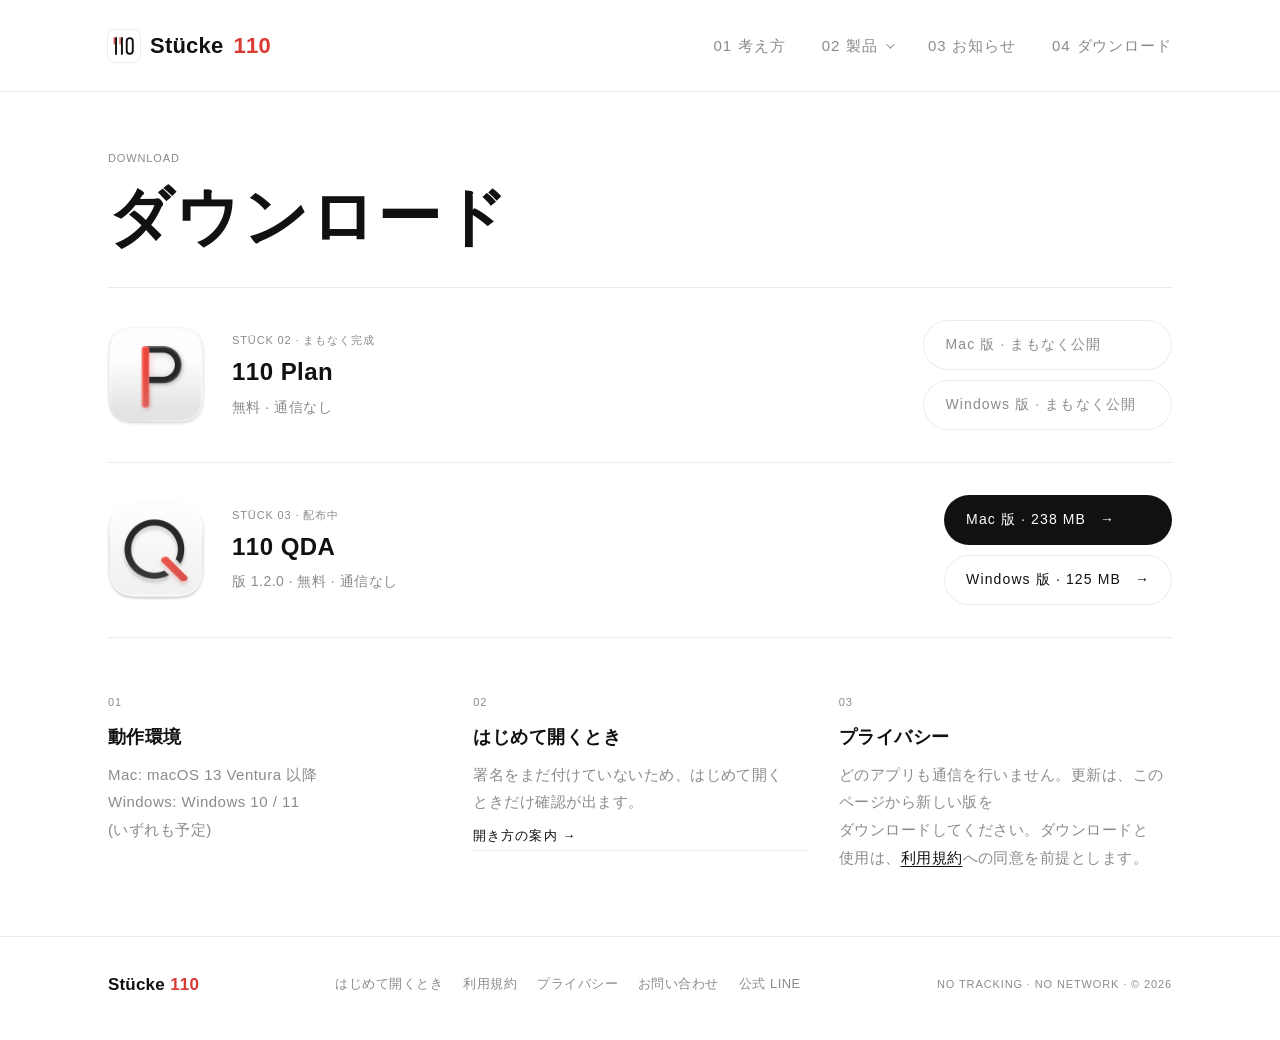
==== download/index.html @ 10e4c6a2 "公式 LINE のリンクを追加 Co-Authored-By: Claude Opus 5.5 <noreply@anthropic.com> Claude-Session: https://clau" ====
<!doctype html>
<html lang="ja">
<head>
<meta charset="utf-8">
<meta name="viewport" content="width=device-width,initial-scale=1">
<title>ダウンロード — Stücke 110</title>
<meta name="description" content="Stücke 110 のダウンロード">
<meta property="og:title" content="ダウンロード — Stücke 110">
<meta property="og:description" content="Stücke 110 のダウンロード">
<meta property="og:type" content="website">
<meta property="og:site_name" content="Stücke 110">
<meta property="og:image" content="https://stucke110.com/assets/img/og.png">
<meta name="twitter:card" content="summary_large_image">
<meta name="theme-color" content="#ffffff" media="(prefers-color-scheme: light)">
<meta name="theme-color" content="#0e0e0e" media="(prefers-color-scheme: dark)">
<link rel="icon" href="../assets/img/stuecke110-logo.svg" type="image/svg+xml">
<link rel="apple-touch-icon" href="../assets/img/apple-touch-icon.png">
<link rel="stylesheet" href="../assets/css/style.css">
</head>
<body>
<header class="nav"><div class="wrap"><a class="brand" href="../index.html"><picture class="logo"><source srcset="../assets/img/stuecke110-logo-dark.svg" media="(prefers-color-scheme: dark)"><img src="../assets/img/stuecke110-logo.svg" alt=""></picture>Stücke <i>110</i></a><nav><ul><li><a href="../index.html#about"><span>01</span>考え方</a></li><li class="has-menu"><button type="button" class="menu-btn" aria-expanded="false" aria-haspopup="true"><span>02</span>製品<i class="caret" aria-hidden="true"></i></button><div class="menu"><ul><li><a href="../note/index.html"><img src="../assets/img/note-icon-v2.png" alt=""><span class="pn">110 Note</span><small>制作中</small></a></li><li><a href="../plan/index.html"><img src="../assets/img/plan-icon.png" alt=""><span class="pn">110 Plan</span><small>まもなく完成</small></a></li><li><a href="../qda/index.html"><img src="../assets/img/qda-icon.png" alt=""><span class="pn">110 QDA</span><small>配布中</small></a></li><li><a href="../reviewer/index.html"><img src="../assets/img/reviewer-icon.png" alt=""><span class="pn">110 Reviewer</span><small>準備中</small></a></li></ul><a class="menu-all" href="../index.html#pieces">製品の一覧へ</a></div></li><li><a href="../news/index.html"><span>03</span>お知らせ</a></li><li><a href="../download/index.html"><span>04</span>ダウンロード</a></li></ul></nav></div></header>
<main>

<div class="wrap pagehead"><p class="label">Download</p><h1>ダウンロード</h1></div>
<section class="pagebody"><div class="wrap">
<div class="dl reveal"><img class="app-icon" src="../assets/img/plan-icon.png" alt=""><div><p class="label">Stück 02 · まもなく完成</p><h2>110 Plan</h2><p class="meta">無料 · 通信なし</p></div><div class="dl-btns"><a class="btn" aria-disabled="true">Mac 版 · まもなく公開</a><a class="btn" aria-disabled="true">Windows 版 · まもなく公開</a></div></div><div class="dl reveal"><img class="app-icon" src="../assets/img/qda-icon.png" alt=""><div><p class="label">Stück 03 · 配布中</p><h2>110 QDA</h2><p class="meta">版 1.2.0 · 無料 · 通信なし</p></div><div class="dl-btns"><a class="btn" href="https://github.com/it626goo-ai/stucke110/releases/download/qda-v1.2.0/110-QDA-1.2.0-Mac-universal.dmg">Mac 版 · 238 MB</a><a class="btn line" href="https://github.com/it626goo-ai/stucke110/releases/download/qda-v1.2.0/110-QDA-1.2.0-Windows-x64.exe">Windows 版 · 125 MB</a></div></div>
<div class="req">
<div class="reveal"><span class="label">01</span><h3>動作環境</h3><p>Mac: macOS 13 Ventura 以降<br>Windows: Windows 10 / 11<br>(いずれも予定)</p></div>
<div class="reveal"><span class="label">02</span><h3>はじめて開くとき</h3><p>署名をまだ付けていないため、はじめて開くときだけ確認が出ます。<a class="more-link" href="../guide/index.html">開き方の案内 →</a></p></div>
<div class="reveal"><span class="label">03</span><h3>プライバシー</h3><p>どのアプリも通信を行いません。更新は、このページから新しい版をダウンロードしてください。ダウンロードと使用は、<a href="../terms/index.html">利用規約</a>への同意を前提とします。</p></div>
</div>
</div></section>

</main>
<footer><div class="wrap"><a class="brand" href="../index.html">Stücke <i>110</i></a><ul class="foot-links"><li><a href="../guide/index.html">はじめて開くとき</a></li><li><a href="../terms/index.html">利用規約</a></li><li><a href="../privacy/index.html">プライバシー</a></li><li><a href="https://forms.gle/CgpqVr6RfPsczxsT9" target="_blank" rel="noopener">お問い合わせ</a></li><li><a href="https://lin.ee/vk5B0Xk" target="_blank" rel="noopener">公式 LINE</a></li></ul><span class="label">No tracking · No network · © 2026</span></div></footer>
<script src="../assets/js/site.js" defer></script>
</body>
</html>
---- assets/css/style.css ----
/* Stücke 110 — 紙と活字 */
:root{
  --paper:#f2efe7;--paper-2:#e9e5da;--ink:#151413;--muted:#6d685e;--rule:rgba(21,20,19,.2);
  --red:#d93a32;--card:#fbfaf6;
  --serif:"Hiragino Mincho ProN","Yu Mincho","YuMincho","Noto Serif JP",serif;
  --sans:-apple-system,BlinkMacSystemFont,"Hiragino Sans","Hiragino Kaku Gothic ProN","Noto Sans JP",sans-serif;
  --mono:ui-monospace,"SF Mono",Menlo,Consolas,monospace;
}
@media (prefers-color-scheme:dark){:root{
  --paper:#141312;--paper-2:#1c1b19;--ink:#ebe7dd;--muted:#9a958a;--rule:rgba(235,231,221,.18);--card:#1f1e1b;
}}
*{box-sizing:border-box;margin:0;padding:0}
html{-webkit-text-size-adjust:100%;scroll-behavior:smooth}
body{background:var(--paper);color:var(--ink);font-family:var(--sans);font-size:16px;line-height:1.85;
  letter-spacing:.04em;-webkit-font-smoothing:antialiased;font-feature-settings:"palt"}
a{color:inherit;text-decoration:none}
img{max-width:100%;height:auto;display:block}
.wrap{max-width:1120px;margin:0 auto;padding:0 28px}
.label{font-family:var(--mono);font-size:12px;letter-spacing:.12em;text-transform:uppercase;color:var(--muted)}
.red{color:var(--red)}

/* header */
.nav{border-bottom:1px solid var(--ink)}
.nav .wrap{display:flex;align-items:baseline;justify-content:space-between;padding-top:18px;padding-bottom:14px;gap:16px}
.brand{font-family:var(--serif);font-size:22px;font-weight:600;letter-spacing:.02em}
.brand i{font-style:normal;color:var(--red)}
.nav ul{display:flex;gap:28px;list-style:none;font-family:var(--mono);font-size:12px;letter-spacing:.1em}
.nav ul a{color:var(--muted);transition:color .2s}
.nav ul a span{color:var(--red);margin-right:6px}
.nav ul a:hover,.nav ul a[aria-current]{color:var(--ink)}
@media (max-width:640px){.nav .wrap{flex-direction:column;gap:6px}.nav ul{gap:16px}}

/* hero */
.hero{display:grid;grid-template-columns:1fr auto;gap:48px;padding:72px 0 88px;align-items:end;border-bottom:1px solid var(--rule)}
.hero .mark{font-family:var(--serif);font-size:clamp(96px,17vw,220px);line-height:.85;font-weight:600;letter-spacing:-.04em}
.hero .mark .slash{color:var(--red)}
.hero .intro{max-width:460px;margin-top:36px;color:var(--muted)}
.hero .intro strong{color:var(--ink);font-weight:600}
.tate{writing-mode:vertical-rl;font-family:var(--serif);font-size:clamp(28px,3.4vw,42px);line-height:1.6;
  font-weight:600;letter-spacing:.14em;height:min(460px,60vh);border-right:1px solid var(--red);padding-right:20px}
@media (max-width:760px){.hero{grid-template-columns:1fr;padding:48px 0 64px}
  .tate{writing-mode:horizontal-tb;height:auto;border-right:0;border-left:3px solid var(--red);padding:0 0 0 16px;letter-spacing:.06em;order:-1}}

/* sections */
section{padding:88px 0;border-bottom:1px solid var(--rule)}
.shead{display:grid;grid-template-columns:160px 1fr;gap:24px;margin-bottom:48px;align-items:baseline}
.shead h2{font-family:var(--serif);font-size:clamp(28px,3.6vw,40px);font-weight:600;line-height:1.35;letter-spacing:.06em}
.shead p{color:var(--muted);margin-top:8px}
@media (max-width:760px){.shead{grid-template-columns:1fr;gap:6px}}

/* catalogue */
.catalogue{list-style:none;border-top:1px solid var(--ink)}
.piece{display:grid;grid-template-columns:110px 84px 1fr auto;gap:24px;align-items:center;padding:26px 0;border-bottom:1px solid var(--rule);transition:background .3s}
a.piece:hover{background:var(--paper-2)}
a.piece:hover .go{color:var(--red);transform:translateX(4px)}
.piece .no{font-family:var(--serif);font-size:44px;line-height:1;color:var(--muted)}
.piece .no small{font-family:var(--mono);font-size:11px;display:block;letter-spacing:.12em;margin-bottom:6px}
.mono-icon{width:72px;height:72px;border-radius:16px;background:#fff;display:flex;align-items:center;justify-content:center;
  font-family:var(--sans);font-size:38px;font-weight:600;color:#111;position:relative;box-shadow:0 0 0 1px rgba(0,0,0,.08)}
span.mono-icon::after{content:"";position:absolute;right:15px;bottom:14px;width:7px;height:7px;background:var(--red);border-radius:2px}
.mono-icon.wip{background:transparent;color:var(--muted);box-shadow:inset 0 0 0 1px var(--rule)}
.mono-icon.wip::after{background:var(--muted)}
.piece h3{font-family:var(--serif);font-size:26px;font-weight:600;letter-spacing:.04em;line-height:1.3}
.piece p{color:var(--muted);font-size:15px}
.status{font-family:var(--mono);font-size:11px;letter-spacing:.1em;padding:3px 8px;border:1px solid currentColor;white-space:nowrap;margin-right:14px}
.status.soon{color:var(--red)}.status.wip{color:var(--muted)}
.go{font-family:var(--mono);font-size:20px;display:inline-block;transition:transform .3s,color .3s}
@media (max-width:760px){.piece{grid-template-columns:56px 1fr;gap:10px 16px}.piece .no{grid-row:span 2;font-size:30px}
  .piece .mono-icon{display:none}.piece .side{grid-column:2}}

/* principles */
.principles{display:grid;grid-template-columns:repeat(3,1fr);border-top:1px solid var(--ink)}
.principles div{padding:28px 28px 8px 0;border-right:1px solid var(--rule);margin-right:28px}
.principles div:last-child{border-right:0;margin-right:0}
.principles b{font-family:var(--mono);color:var(--red);font-size:12px;letter-spacing:.12em;font-weight:400}
.principles strong{display:block;font-family:var(--serif);font-size:24px;margin:10px 0 8px;font-weight:600}
.principles span{color:var(--muted);font-size:15px}
@media (max-width:760px){.principles{grid-template-columns:1fr}.principles div{border-right:0;margin:0;border-bottom:1px solid var(--rule);padding:24px 0}}

/* product page */
.phero{padding:72px 0 88px;border-bottom:1px solid var(--rule)}
.phero .top{display:flex;gap:20px;align-items:center}
.phero .top img{width:64px;height:64px;border-radius:14px;box-shadow:0 0 0 1px rgba(0,0,0,.08)}
.phero h1{font-family:var(--serif);font-size:clamp(40px,6.4vw,76px);line-height:1.3;font-weight:600;letter-spacing:.04em;margin:36px 0 24px}
.phero .lead{max-width:620px;color:var(--muted);font-size:18px}
.ctas{display:flex;gap:14px;margin-top:32px;flex-wrap:wrap;align-items:center}
.btn{display:inline-flex;gap:14px;align-items:center;padding:13px 22px;background:var(--ink);color:var(--paper);font-size:15px;letter-spacing:.08em;transition:background .25s,color .25s}
.btn::after{content:"→";font-family:var(--mono)}
.btn:hover{background:var(--red);color:#fff}
.btn.line{background:transparent;color:var(--ink);box-shadow:inset 0 0 0 1px var(--ink)}
.btn.line:hover{background:var(--ink);color:var(--paper)}
.btn[aria-disabled]{background:transparent;color:var(--muted);box-shadow:inset 0 0 0 1px var(--rule);pointer-events:none}
.btn[aria-disabled]::after{content:""}

.plate{margin-top:64px}
.plate .frame{border:1px solid var(--ink);background:var(--card);padding:10px;box-shadow:14px 14px 0 var(--paper-2)}
.plate figcaption{display:flex;justify-content:space-between;gap:16px;margin-top:18px}

.split{display:grid;grid-template-columns:1fr 1.5fr;gap:56px;align-items:center}
.split.rev{grid-template-columns:1.5fr 1fr}.split.rev .copy{order:2}
.split h2{font-family:var(--serif);font-size:clamp(26px,3.2vw,36px);font-weight:600;line-height:1.5;letter-spacing:.06em;margin-top:10px}
.split p{color:var(--muted);margin-top:16px}
.split .plate{margin-top:0}
@media (max-width:760px){.split,.split.rev{grid-template-columns:1fr;gap:28px}.split.rev .copy{order:0}}

.features{display:grid;grid-template-columns:repeat(3,1fr);column-gap:28px;border-top:1px solid var(--ink)}
.feature{padding:26px 0 30px;border-bottom:1px solid var(--rule)}
.feature b{font-family:var(--mono);font-size:12px;color:var(--red);font-weight:400;letter-spacing:.1em}
.feature h3{font-family:var(--serif);font-size:20px;font-weight:600;margin:6px 0;line-height:1.5}
.feature p{color:var(--muted);font-size:15px}
kbd{font-family:var(--mono);font-size:12px;border:1px solid var(--rule);padding:1px 6px;margin-right:4px;color:var(--muted)}
@media (max-width:860px){.features{grid-template-columns:1fr 1fr}}
@media (max-width:560px){.features{grid-template-columns:1fr}}

/* news */
.news{list-style:none;border-top:1px solid var(--ink)}
.news li{display:grid;grid-template-columns:160px 1fr;gap:24px;padding:24px 0;border-bottom:1px solid var(--rule)}
.news time{font-family:var(--mono);font-size:13px;color:var(--muted);letter-spacing:.06em}
.news .tag{font-family:var(--mono);font-size:11px;color:var(--red);letter-spacing:.1em;display:block}
.news h3{font-family:var(--serif);font-size:20px;font-weight:600;line-height:1.5;margin:2px 0 4px}
.news p{color:var(--muted);font-size:15px}
@media (max-width:600px){.news li{grid-template-columns:1fr;gap:4px}}
.more-link{display:inline-block;margin-top:28px;font-family:var(--mono);font-size:13px;letter-spacing:.08em;border-bottom:1px solid var(--red);padding-bottom:2px}

.pagehead{padding:72px 0 48px;border-bottom:0}
.pagehead h1{font-family:var(--serif);font-size:clamp(40px,6vw,64px);font-weight:600;letter-spacing:.06em;line-height:1.3;margin-top:8px}
.pagebody{padding-top:0}

/* download */
.dl{display:grid;grid-template-columns:auto 1fr auto;gap:28px;align-items:center;border-top:1px solid var(--ink);border-bottom:1px solid var(--ink);padding:32px 0}
.dl img{width:96px;height:96px;border-radius:22px;box-shadow:0 0 0 1px rgba(0,0,0,.08)}
.dl h2{font-family:var(--serif);font-size:30px;font-weight:600}
.dl .meta{color:var(--muted);font-size:14px}
@media (max-width:640px){.dl{grid-template-columns:auto 1fr}.dl .btn{grid-column:1/-1;justify-content:center}}
.req{display:grid;grid-template-columns:repeat(3,1fr);gap:32px;margin-top:48px}
.req h3{font-family:var(--serif);font-size:18px;font-weight:600;margin:6px 0}
.req p,.req ol{color:var(--muted);font-size:15px}.req ol{padding-left:1.3em}
@media (max-width:760px){.req{grid-template-columns:1fr}}

footer{padding:40px 0 56px}
footer .wrap{display:flex;justify-content:space-between;gap:16px;flex-wrap:wrap;align-items:baseline}
footer .brand{font-size:18px}

h1,h2,h3,.lead,.intro,p{word-break:auto-phrase}

.reveal{opacity:0;transform:translateY(18px);transition:opacity .8s ease,transform .8s cubic-bezier(.2,.8,.2,1)}
.reveal.in{opacity:1;transform:none}
@media (prefers-reduced-motion:reduce){.reveal{opacity:1;transform:none;transition:none}html{scroll-behavior:auto}}
.tate{height:auto;white-space:nowrap;word-break:normal;padding-top:8px;padding-bottom:8px}
.piece .side{display:flex;align-items:center;justify-content:flex-end;min-width:170px}
.piece .side .status{margin-right:auto}
@media (max-width:760px){.piece .side{justify-content:flex-start;min-width:0}.piece .side .status{margin-right:14px}}

/* ===== v3: minimal & clean ===== */
:root{--paper:#ffffff;--paper-2:#f5f5f4;--ink:#111111;--muted:#8b8b8b;--rule:rgba(0,0,0,.08);--card:#ffffff;
  --head:var(--sans)}
@media (prefers-color-scheme:dark){:root{--paper:#0e0e0e;--paper-2:#181818;--ink:#ededed;--muted:#8a8a8a;--rule:rgba(255,255,255,.1);--card:#161616}}
body{letter-spacing:.03em}
.nav{border-bottom:1px solid var(--rule)}
.nav .wrap{padding-top:22px;padding-bottom:20px}
.brand{font-family:var(--sans);font-weight:600;font-size:17px;letter-spacing:.01em}
.nav ul a span{color:var(--muted)}
.nav ul a[aria-current] span,.nav ul a:hover span{color:var(--red)}
.hero{border-bottom:0;padding:120px 0 120px}
.hero .mark{font-family:var(--sans);font-weight:600;font-size:clamp(72px,12vw,160px);letter-spacing:-.045em;line-height:.92}
.hero .mark .slash{font-size:.6em}
.tate{font-weight:400;font-size:clamp(24px,2.6vw,32px);border-right:1px solid var(--rule);letter-spacing:.2em}
@media (max-width:760px){.tate{border-left:2px solid var(--red)}.hero{padding:56px 0 72px}}
section{border-bottom:0;padding:100px 0}
.shead{margin-bottom:40px}
.shead h2,.split h2,.phero h1,.pagehead h1{font-family:var(--sans);font-weight:600;letter-spacing:.02em}
.shead h2{font-size:clamp(24px,2.8vw,30px)}
.label{letter-spacing:.14em;font-size:11px}
.catalogue,.principles,.features,.news{border-top:1px solid var(--rule)}
.piece{padding:28px 0}
.piece .no{font-family:var(--mono);font-size:13px;color:var(--muted)}
.piece .no small{display:none}
.piece{grid-template-columns:56px 72px 1fr auto}
.mono-icon{width:56px;height:56px;border-radius:13px;font-size:28px;box-shadow:0 0 0 1px var(--rule)}
span.mono-icon::after{right:11px;bottom:11px;width:5px;height:5px}
.mono-icon.wip{color:#b5b5b5;box-shadow:inset 0 0 0 1px var(--rule)}
.piece h3{font-family:var(--sans);font-size:20px;font-weight:600;letter-spacing:.01em}
.status{border:0;padding:0;font-size:11px;display:inline-flex;align-items:center;gap:8px}
.status::before{content:"";width:6px;height:6px;border-radius:50%;background:currentColor}
.status.wip{color:var(--muted)}
a.piece:hover{background:transparent}
a.piece:hover h3{color:var(--red)}
@media (max-width:760px){.piece{grid-template-columns:40px 1fr}.piece .no{font-size:12px}}
.principles div{border-right:0}
.principles strong{font-family:var(--sans);font-size:18px;font-weight:600}
.principles b{color:var(--muted)}
.feature h3,.news h3,.dl h2,.req h3{font-family:var(--sans);font-weight:600}
.feature h3{font-size:17px}.feature b{color:var(--muted)}
.news h3{font-size:17px}
.btn{font-size:14px;padding:12px 22px;border-radius:999px}
.btn.line{box-shadow:inset 0 0 0 1px var(--rule)}
.btn.line:hover{background:var(--paper-2);color:var(--ink)}
.plate .frame{border:0;padding:0;box-shadow:0 0 0 1px var(--rule),0 24px 48px -28px rgba(0,0,0,.25);border-radius:12px;overflow:hidden}
.plate figcaption{margin-top:14px}
.phero{border-bottom:0;padding-top:96px}
.phero h1{font-size:clamp(36px,5.2vw,60px);line-height:1.3}
.phero .top img{width:52px;height:52px;border-radius:12px}
.phero .top .brand{font-size:17px}
.dl{border-top:1px solid var(--rule);border-bottom:1px solid var(--rule)}
.dl h2{font-size:24px}
.more-link{border-bottom-color:var(--rule)}
footer{border-top:1px solid var(--rule)}
footer .brand{font-size:15px}
kbd{border-radius:4px}

/* ===== fonts: SF Pro + ヒラギノ角ゴシック のみ ===== */
:root{
  --sans:-apple-system,BlinkMacSystemFont,"SF Pro Text","SF Pro Display","Hiragino Sans","Hiragino Kaku Gothic ProN","ヒラギノ角ゴシック ProN","Helvetica Neue",sans-serif;
  --serif:var(--sans);--mono:var(--sans);
}
body{font-variant-numeric:tabular-nums}
.label,.nav ul,.status,.news time,.news .tag,.piece .no,.feature b,.principles b,.more-link{letter-spacing:.08em}
.tate{font-weight:500;letter-spacing:.24em}
kbd{font-family:var(--sans)}
/* 画像枠: assets/img/photo-*.jpg を差し替えるだけで入れ替わる */
.visual{border-radius:16px;overflow:hidden;background:var(--paper-2)}
.visual img{width:100%;aspect-ratio:24/11;object-fit:cover}
.visual.small{margin-bottom:48px}
.visual.small img{aspect-ratio:21/9}
@media (max-width:760px){.visual img,.visual.small img{aspect-ratio:4/3}}
/* v5 */
.nav .wrap{padding-top:26px;padding-bottom:24px;align-items:center}
.brand{font-size:22px}
.nav ul{font-size:15px;gap:36px;letter-spacing:.06em}
@media (max-width:640px){.nav ul{font-size:14px;gap:20px}.brand{font-size:20px}}
footer .brand{font-size:17px}
.hero .mark .red{color:var(--red)}
.about{display:grid;grid-template-columns:1fr 1fr;gap:56px;align-items:start}
.about h2{font-size:clamp(26px,3.2vw,36px);font-weight:600;line-height:1.5;letter-spacing:.02em;margin-top:10px}
.about p{color:var(--muted);margin-bottom:14px}
.facts{list-style:none;margin-top:28px;border-top:1px solid var(--rule)}
.facts li{display:grid;grid-template-columns:110px 1fr;padding:12px 0;border-bottom:1px solid var(--rule);font-size:15px}
@media (max-width:760px){.about{grid-template-columns:1fr;gap:20px}}
.dl-btns{display:flex;flex-direction:column;gap:10px}
@media (max-width:640px){.dl-btns{grid-column:1/-1}.dl-btns .btn{justify-content:center}}
.wrap.pagehead,.wrap.phero{padding-left:28px;padding-right:28px}
/* v6: 余白を詰める */
.hero{padding:64px 0 64px}
section{padding:64px 0}
.shead{margin-bottom:28px}
.piece{padding:18px 0}
.visual.small{margin-bottom:32px}
.phero{padding-top:56px;padding-bottom:56px}
.phero h1{margin:24px 0 16px}
.plate{margin-top:40px}
.pagehead{padding:56px 0 28px}
.principles div{padding-top:22px}
.feature{padding:20px 0 22px}
.news li{padding:18px 0}
.facts{margin-top:20px}
footer{padding:32px 0 40px}
@media (max-width:760px){.hero{padding:40px 0 48px}section{padding:48px 0}}
/* v7: 見出しを大きく、セクションの区切りを明確に */
section{border-top:1px solid var(--rule)}
section:first-of-type{border-top:0}
.shead{display:block;margin-bottom:32px}
.shead .label{display:block;margin-bottom:10px;color:var(--red)}
.shead h2{font-size:clamp(34px,4.4vw,52px);line-height:1.25;letter-spacing:.01em}
.shead p{font-size:17px;margin-top:10px}
.about h2,.split h2{font-size:clamp(30px,3.8vw,44px);line-height:1.35}
.about .label,.split .label{color:var(--red)}
/* 実アイコン(余白込みのPNG) */
.app-icon{width:72px;height:72px;margin:-6px}
.phero .top img.app-icon{width:76px;height:76px;border-radius:0;box-shadow:none;margin:-10px -6px -10px -12px}
.dl img.app-icon{width:116px;height:116px;border-radius:0;box-shadow:none;margin:-10px}
.about p+p{margin-top:0}
.dl+.dl{border-top:0}
/* シリーズのロゴ */
.nav .brand{display:inline-flex;align-items:center;gap:10px}
.nav .brand .logo img{width:32px;height:32px;border-radius:7px;box-shadow:0 0 0 1px var(--rule)}
.hero-logo img{width:112px;height:112px;border-radius:25px;box-shadow:0 0 0 1px var(--rule),0 12px 28px -14px rgba(0,0,0,.3);margin-bottom:28px}
@media (max-width:760px){.hero-logo img{width:80px;height:80px;border-radius:18px}}
/* 製品ページのいちばん上の製品名だけ、アプリのタイトルと同じ Garamond 系(Macで揃っていればよい) */
.phero .top{gap:18px}
.phero .top .brand{font-family:"Apple Garamond","EB Garamond",Garamond,Baskerville,"Hoefler Text",Georgia,serif;
  font-weight:400;font-size:clamp(34px,4vw,46px);line-height:1.05;letter-spacing:.005em}
.phero .top .label{margin-bottom:2px}
/* 改行の整え: 見出しは句のまとまり(.ph)でだけ折り返す。本文は行末の取り残しを減らす */
.ph{display:inline-block}
h1,h2,h3{text-wrap:balance;line-break:strict}
p,li{text-wrap:pretty;line-break:strict}
.nav ul a,.label,.status{white-space:nowrap}
@media (max-width:640px){.nav ul{font-size:13px;gap:14px;flex-wrap:wrap;justify-content:center}.hero .label{white-space:normal}}
@media (max-width:640px){.nav ul{font-size:12.5px;gap:12px;letter-spacing:.02em}.nav ul a span{margin-right:3px}}
/* flow */
.flow{list-style:none;display:grid;grid-template-columns:repeat(4,1fr);gap:0;border-top:1px solid var(--rule);counter-reset:f}
.flow li{position:relative;border-right:1px solid var(--rule)}
.flow li:last-child{border-right:0}
.flow a{display:block;padding:28px 24px 28px 0;margin-left:24px;transition:color .2s}
.flow li:first-child a{margin-left:0}
.flow li:not(:last-child)::after{content:"→";position:absolute;right:-9px;top:44px;background:var(--paper);color:var(--red);font-size:14px;padding:2px 0;line-height:1}
.flow a:hover h3{color:var(--red)}
.flow .app-icon,.flow .mono-icon{width:56px;height:56px;margin:0 0 16px}
.flow .app-icon{margin:-4px 0 12px -4px;width:64px;height:64px}
.flow h3{font-size:19px;font-weight:600;margin:4px 0 6px}
.flow p{color:var(--muted);font-size:14.5px}
.flow .label{color:var(--red)}
@media (max-width:860px){.flow{grid-template-columns:1fr 1fr}.flow li:nth-child(2){border-right:0}.flow li:nth-child(2)::after{display:none}.flow li:nth-child(3) a{margin-left:0}.flow li{border-bottom:1px solid var(--rule)}}
@media (max-width:520px){.flow{grid-template-columns:1fr}.flow li{border-right:0}.flow li::after{display:none}.flow a{margin-left:0}}
/* scenes */
.scenes{display:grid;grid-template-columns:repeat(3,1fr);gap:20px}
.scene{background:var(--paper-2);border-radius:16px;padding:28px;display:flex;flex-direction:column;gap:10px}
.scene h3{font-size:19px;font-weight:600;line-height:1.5}
.scene p{color:var(--muted);font-size:15px;flex:1}
@media (max-width:860px){.scenes{grid-template-columns:1fr}}
/* faq */
.faq{border-top:1px solid var(--rule)}
.faq details{border-bottom:1px solid var(--rule)}
.faq summary{list-style:none;cursor:pointer;padding:20px 40px 20px 0;font-weight:600;font-size:17px;position:relative}
.faq summary::-webkit-details-marker{display:none}
.faq summary::after{content:"+";position:absolute;right:4px;top:16px;font-size:22px;font-weight:300;color:var(--muted);transition:transform .25s}
.faq details[open] summary::after{transform:rotate(45deg);color:var(--red)}
.faq details p{color:var(--muted);padding:0 40px 22px 0;max-width:760px}
/* 110 はどこでもロゴの形(.mark110)で。文字の 110 は製品名の中だけ */
.mark110{display:inline-block;height:.74em;width:auto;vertical-align:-.02em;color:var(--ink)}
.nav .brand,footer .brand{display:inline-flex;align-items:baseline;gap:.32em}
.nav .brand .mark110,footer .brand .mark110{height:.78em}
.hero .mark{margin:0}
.hero .mark .mark110{height:.86em;margin-top:.12em;display:block}
/* 製品ページの製品名は、サイトの決まりどおり SF Pro に戻す */
.phero .top .brand{font-family:var(--sans);font-weight:600;font-size:clamp(28px,3.2vw,36px);letter-spacing:.005em}
.nav .brand .mark110,footer .brand .mark110{height:.86em}
.nav .brand{align-items:center;gap:10px}

/* hero background (2026-11-20): soft light + grain, full-bleed */
html,body{overflow-x:clip}
.hero{position:relative;isolation:isolate}
.hero::before{content:"";position:absolute;z-index:-1;top:0;bottom:0;left:calc(50% - 50vw);right:calc(50% - 50vw);
  background:url(../img/bg-hero.jpg) right top/cover no-repeat;pointer-events:none;
  -webkit-mask-image:linear-gradient(to bottom,#000 55%,transparent);mask-image:linear-gradient(to bottom,#000 55%,transparent)}
@media (prefers-color-scheme:dark){.hero::before{background-image:url(../img/bg-hero-dark.jpg)}}
@media (max-width:760px){.hero::before{background-position:70% top}}

/* app screenshots (2026-11-20) */
.shot{margin:56px 0 0}
.shot img{display:block;width:100%;height:auto;border-radius:12px;box-shadow:0 0 0 1px var(--rule),0 24px 60px -28px rgba(0,0,0,.35)}
.hero-shot{margin-top:56px}
.gallery{display:grid;grid-template-columns:repeat(2,1fr);gap:28px}
.gallery.n1{grid-template-columns:1fr;max-width:860px}
.gallery .shot{margin:0}
.gallery figcaption{margin-top:12px;font-size:13px;color:var(--muted)}
@media (max-width:760px){.shot{margin-top:32px}.shot img{border-radius:8px}.gallery{grid-template-columns:1fr}}

/* nav: no current highlight + products dropdown (2026-11-20) */
.nav ul a[aria-current]{color:var(--muted)}
.nav ul a[aria-current] span{color:var(--muted)}
.nav .has-menu{position:relative}
.nav .menu-btn{font:inherit;letter-spacing:inherit;color:var(--muted);background:none;border:0;padding:0;cursor:pointer;display:inline-flex;align-items:center;white-space:nowrap;transition:color .2s}
.nav .menu-btn span{color:var(--muted);margin-right:6px;transition:color .2s}
.nav .menu-btn:hover,.nav .has-menu.open .menu-btn{color:var(--ink)}
.nav .menu-btn:hover span,.nav .has-menu.open .menu-btn span{color:var(--red)}
.nav .caret{display:inline-block;width:6px;height:6px;border-right:1.5px solid currentColor;border-bottom:1.5px solid currentColor;transform:rotate(45deg) translateY(-2px);margin-left:8px;transition:transform .2s}
.nav .has-menu.open .caret{transform:rotate(225deg) translate(-1px,-1px)}
.nav .menu{position:absolute;top:calc(100% + 14px);left:50%;transform:translate(-50%,-6px);min-width:280px;padding:8px;background:var(--card);border-radius:14px;
  box-shadow:0 0 0 1px var(--rule),0 18px 40px -16px rgba(0,0,0,.28);opacity:0;visibility:hidden;transition:opacity .18s,transform .18s,visibility .18s;z-index:50}
.nav .has-menu.open .menu{opacity:1;visibility:visible;transform:translate(-50%,0)}
@media (hover:hover){.nav .has-menu:hover .menu{opacity:1;visibility:visible;transform:translate(-50%,0)}
  .nav .has-menu::after{content:"";position:absolute;left:-20px;right:-20px;top:100%;height:16px}}
.nav .menu ul{display:block;font-family:var(--sans);font-size:15px;letter-spacing:.01em}
.nav .menu li a{display:grid;grid-template-columns:36px 1fr auto;align-items:center;gap:12px;padding:8px 10px;border-radius:9px;color:var(--ink)}
.nav .menu li a:hover{background:var(--paper-2)}
.nav .menu li img{width:36px;height:36px;margin:-2px}
.nav .menu small{font-size:11px;color:var(--muted);white-space:nowrap}
.nav .menu .menu-all{display:block;margin-top:4px;padding:10px 10px 6px;border-top:1px solid var(--rule);font-size:13px;color:var(--muted)}
.nav .menu .menu-all:hover{color:var(--ink)}
@media (max-width:640px){.nav .menu{left:auto;right:auto;position:fixed;top:auto;left:16px;right:16px;transform:translateY(-6px);min-width:0;margin-top:12px}
  .nav .has-menu.open .menu{transform:none}}
@media (prefers-reduced-motion:reduce){.nav .menu,.nav .caret{transition:none}}

/* product detail lists (2026-11-20) */
.points{list-style:none;margin-top:18px;border-top:1px solid var(--rule)}
.points li{padding:12px 0;border-bottom:1px solid var(--rule);color:var(--muted);font-size:15px}
.points li b{display:block;color:var(--ink);font-weight:600;font-size:15px;margin-bottom:2px}
.about p.note{font-size:13px;margin-top:14px}
.nav .menu li a span.pn{color:var(--ink);margin:0;font-weight:500}
.nav .menu li a:hover span.pn{color:var(--ink)}
.gallery.n3{grid-template-columns:repeat(3,1fr);gap:22px}
@media (max-width:900px){.gallery.n3{grid-template-columns:1fr 1fr}}
@media (max-width:760px){.gallery.n3{grid-template-columns:1fr}}

/* prose pages: terms / privacy / guide (2026-11-20) */
.wrap.narrow{max-width:760px}
.clause{padding:28px 0;border-top:1px solid var(--rule)}
.clause:first-child{border-top:0;padding-top:0}
.clause h2{font-size:19px;font-weight:600;margin-bottom:10px}
.clause p,.clause li{color:var(--muted);font-size:15.5px}
.clause p+p{margin-top:10px}
.clause ol{padding-left:1.4em;margin:10px 0}
.clause ol li{margin:4px 0}
.clause .note{font-size:13.5px}
.lead-in{font-size:19px;font-weight:600;margin-bottom:28px}
.dated{margin-top:32px;color:var(--muted);font-size:13px}
.steps{list-style:none;padding:0!important;margin-top:14px!important}
.steps li{display:grid;grid-template-columns:36px 1fr;gap:14px;padding:14px 0;border-bottom:1px solid var(--rule)}
.steps li:last-child{border-bottom:0}
.steps b{display:grid;place-items:center;width:28px;height:28px;border-radius:50%;background:var(--paper-2);color:var(--ink);font-size:13px;font-weight:600}
.steps h3{font-size:16px;font-weight:600;color:var(--ink);margin-bottom:4px}
.req a{color:var(--ink);text-decoration:underline;text-underline-offset:3px}
.req .more-link{display:block;margin-top:8px;text-decoration:none}
footer .wrap{display:flex;flex-wrap:wrap;gap:12px 28px;align-items:center;justify-content:space-between}
.foot-links{display:flex;gap:20px;list-style:none;font-size:13px}
.foot-links a{color:var(--muted)}.foot-links a:hover{color:var(--ink)}
@media (max-width:640px){footer .wrap{flex-direction:column;align-items:flex-start}}
.wrap.narrow{max-width:var(--max,1120px)}
.wrap.narrow>*,.guide>*{max-width:760px}
/* keep app icons square at every width (2026-11-20) */
img.app-icon,.nav .menu li img{max-width:none;flex:none;aspect-ratio:1/1;object-fit:contain}
.dl>img.app-icon{justify-self:start}
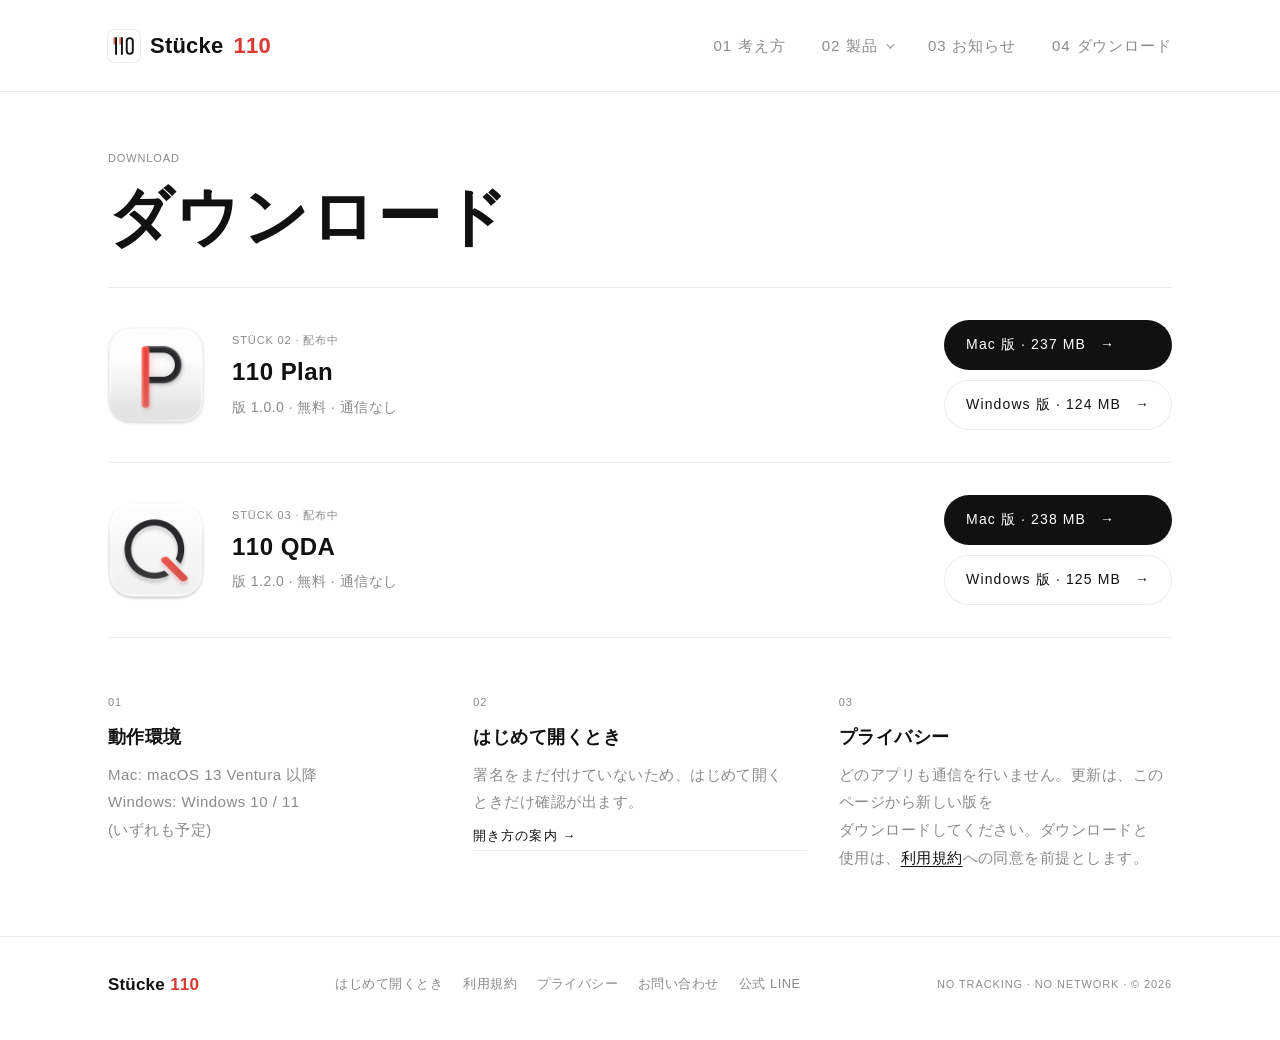
==== commit e4217813: "110 Plan 1.0.0 のダウンロードを公開 Co-Authored-By: Claude Opus 5.5 <noreply@anthropic.com> Claude-Session: ht" ====
--- a/download/index.html
+++ b/download/index.html
@@ -18,12 +18,12 @@
 <link rel="stylesheet" href="../assets/css/style.css">
 </head>
 <body>
-<header class="nav"><div class="wrap"><a class="brand" href="../index.html"><picture class="logo"><source srcset="../assets/img/stuecke110-logo-dark.svg" media="(prefers-color-scheme: dark)"><img src="../assets/img/stuecke110-logo.svg" alt=""></picture>Stücke <i>110</i></a><nav><ul><li><a href="../index.html#about"><span>01</span>考え方</a></li><li class="has-menu"><button type="button" class="menu-btn" aria-expanded="false" aria-haspopup="true"><span>02</span>製品<i class="caret" aria-hidden="true"></i></button><div class="menu"><ul><li><a href="../note/index.html"><img src="../assets/img/note-icon-v2.png" alt=""><span class="pn">110 Note</span><small>制作中</small></a></li><li><a href="../plan/index.html"><img src="../assets/img/plan-icon.png" alt=""><span class="pn">110 Plan</span><small>まもなく完成</small></a></li><li><a href="../qda/index.html"><img src="../assets/img/qda-icon.png" alt=""><span class="pn">110 QDA</span><small>配布中</small></a></li><li><a href="../reviewer/index.html"><img src="../assets/img/reviewer-icon.png" alt=""><span class="pn">110 Reviewer</span><small>準備中</small></a></li></ul><a class="menu-all" href="../index.html#pieces">製品の一覧へ</a></div></li><li><a href="../news/index.html"><span>03</span>お知らせ</a></li><li><a href="../download/index.html"><span>04</span>ダウンロード</a></li></ul></nav></div></header>
+<header class="nav"><div class="wrap"><a class="brand" href="../index.html"><picture class="logo"><source srcset="../assets/img/stuecke110-logo-dark.svg" media="(prefers-color-scheme: dark)"><img src="../assets/img/stuecke110-logo.svg" alt=""></picture>Stücke <i>110</i></a><nav><ul><li><a href="../index.html#about"><span>01</span>考え方</a></li><li class="has-menu"><button type="button" class="menu-btn" aria-expanded="false" aria-haspopup="true"><span>02</span>製品<i class="caret" aria-hidden="true"></i></button><div class="menu"><ul><li><a href="../note/index.html"><img src="../assets/img/note-icon-v2.png" alt=""><span class="pn">110 Note</span><small>制作中</small></a></li><li class="live"><a href="../plan/index.html"><img src="../assets/img/plan-icon.png" alt=""><span class="pn">110 Plan</span><small>配布中</small></a></li><li class="live"><a href="../qda/index.html"><img src="../assets/img/qda-icon.png" alt=""><span class="pn">110 QDA</span><small>配布中</small></a></li><li><a href="../reviewer/index.html"><img src="../assets/img/reviewer-icon.png" alt=""><span class="pn">110 Reviewer</span><small>準備中</small></a></li></ul><a class="menu-all" href="../index.html#pieces">製品の一覧へ</a></div></li><li><a href="../news/index.html"><span>03</span>お知らせ</a></li><li><a href="../download/index.html"><span>04</span>ダウンロード</a></li></ul></nav></div></header>
 <main>
 
 <div class="wrap pagehead"><p class="label">Download</p><h1>ダウンロード</h1></div>
 <section class="pagebody"><div class="wrap">
-<div class="dl reveal"><img class="app-icon" src="../assets/img/plan-icon.png" alt=""><div><p class="label">Stück 02 · まもなく完成</p><h2>110 Plan</h2><p class="meta">無料 · 通信なし</p></div><div class="dl-btns"><a class="btn" aria-disabled="true">Mac 版 · まもなく公開</a><a class="btn" aria-disabled="true">Windows 版 · まもなく公開</a></div></div><div class="dl reveal"><img class="app-icon" src="../assets/img/qda-icon.png" alt=""><div><p class="label">Stück 03 · 配布中</p><h2>110 QDA</h2><p class="meta">版 1.2.0 · 無料 · 通信なし</p></div><div class="dl-btns"><a class="btn" href="https://github.com/it626goo-ai/stucke110/releases/download/qda-v1.2.0/110-QDA-1.2.0-Mac-universal.dmg">Mac 版 · 238 MB</a><a class="btn line" href="https://github.com/it626goo-ai/stucke110/releases/download/qda-v1.2.0/110-QDA-1.2.0-Windows-x64.exe">Windows 版 · 125 MB</a></div></div>
+<div class="dl reveal"><img class="app-icon" src="../assets/img/plan-icon.png" alt=""><div><p class="label">Stück 02 · 配布中</p><h2>110 Plan</h2><p class="meta">版 1.0.0 · 無料 · 通信なし</p></div><div class="dl-btns"><a class="btn" href="https://github.com/it626goo-ai/stucke110/releases/download/plan-v1.0.0/110-Plan-1.0.0-Mac-universal.dmg">Mac 版 · 237 MB</a><a class="btn line" href="https://github.com/it626goo-ai/stucke110/releases/download/plan-v1.0.0/110-Plan-1.0.0-Windows-x64.exe">Windows 版 · 124 MB</a></div></div><div class="dl reveal"><img class="app-icon" src="../assets/img/qda-icon.png" alt=""><div><p class="label">Stück 03 · 配布中</p><h2>110 QDA</h2><p class="meta">版 1.2.0 · 無料 · 通信なし</p></div><div class="dl-btns"><a class="btn" href="https://github.com/it626goo-ai/stucke110/releases/download/qda-v1.2.0/110-QDA-1.2.0-Mac-universal.dmg">Mac 版 · 238 MB</a><a class="btn line" href="https://github.com/it626goo-ai/stucke110/releases/download/qda-v1.2.0/110-QDA-1.2.0-Windows-x64.exe">Windows 版 · 125 MB</a></div></div>
 <div class="req">
 <div class="reveal"><span class="label">01</span><h3>動作環境</h3><p>Mac: macOS 13 Ventura 以降<br>Windows: Windows 10 / 11<br>(いずれも予定)</p></div>
 <div class="reveal"><span class="label">02</span><h3>はじめて開くとき</h3><p>署名をまだ付けていないため、はじめて開くときだけ確認が出ます。<a class="more-link" href="../guide/index.html">開き方の案内 →</a></p></div>
--- a/assets/css/style.css
+++ b/assets/css/style.css
@@ -411,3 +411,6 @@
 /* keep app icons square at every width (2026-11-20) */
 img.app-icon,.nav .menu li img{max-width:none;flex:none;aspect-ratio:1/1;object-fit:contain}
 .dl>img.app-icon{justify-self:start}
+/* 製品メニュー: 配布中を赤で強調 */
+.nav .menu li.live small{color:var(--red);font-weight:600;display:inline-flex;align-items:center;gap:5px}
+.nav .menu li.live small::before{content:"";width:6px;height:6px;border-radius:50%;background:var(--red)}
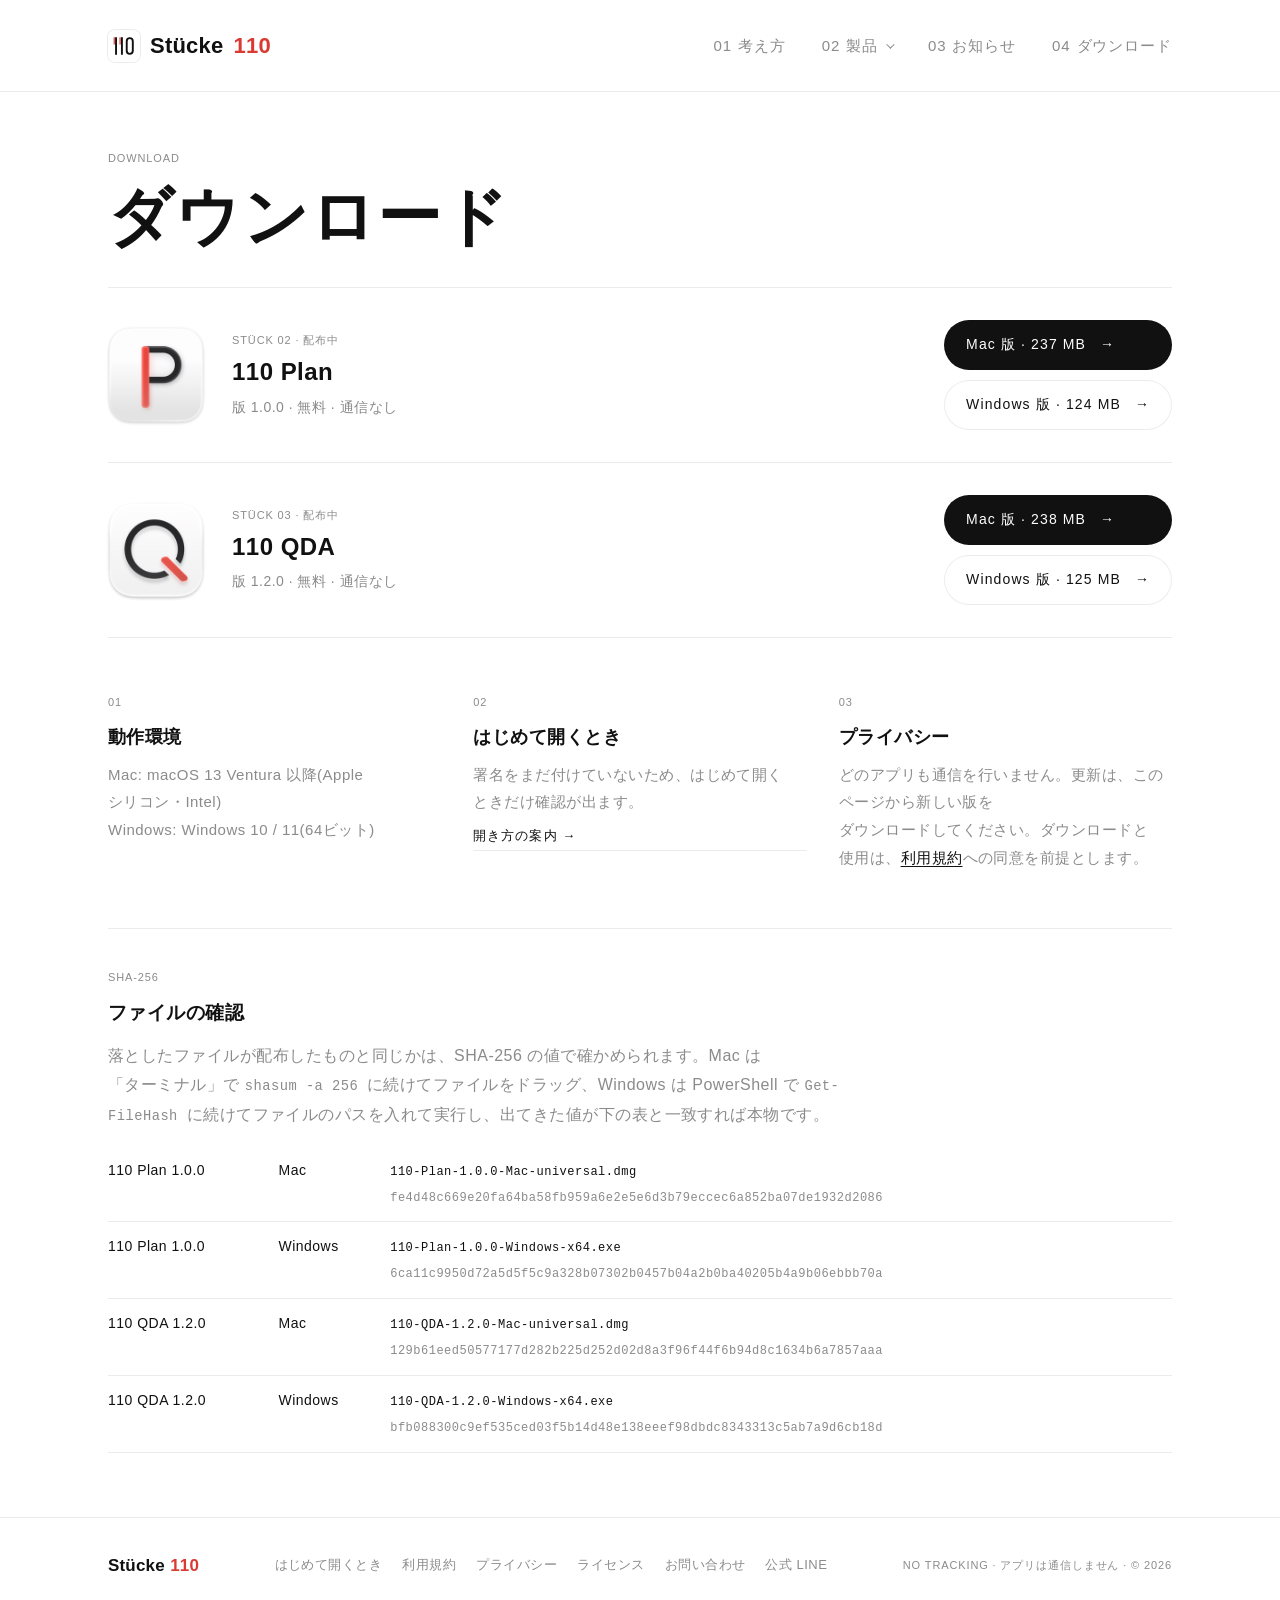
==== commit 29ee37ea: "プライバシーと動作環境を正確に、SHA-256 とライセンスのページを追加、Op.26-Kanon の表記を外す Co-Authored-By: Claude Opus 5.5 <noreply@an" ====
--- a/download/index.html
+++ b/download/index.html
@@ -25,14 +25,16 @@
 <section class="pagebody"><div class="wrap">
 <div class="dl reveal"><img class="app-icon" src="../assets/img/plan-icon.png" alt=""><div><p class="label">Stück 02 · 配布中</p><h2>110 Plan</h2><p class="meta">版 1.0.0 · 無料 · 通信なし</p></div><div class="dl-btns"><a class="btn" href="https://github.com/it626goo-ai/stucke110/releases/download/plan-v1.0.0/110-Plan-1.0.0-Mac-universal.dmg">Mac 版 · 237 MB</a><a class="btn line" href="https://github.com/it626goo-ai/stucke110/releases/download/plan-v1.0.0/110-Plan-1.0.0-Windows-x64.exe">Windows 版 · 124 MB</a></div></div><div class="dl reveal"><img class="app-icon" src="../assets/img/qda-icon.png" alt=""><div><p class="label">Stück 03 · 配布中</p><h2>110 QDA</h2><p class="meta">版 1.2.0 · 無料 · 通信なし</p></div><div class="dl-btns"><a class="btn" href="https://github.com/it626goo-ai/stucke110/releases/download/qda-v1.2.0/110-QDA-1.2.0-Mac-universal.dmg">Mac 版 · 238 MB</a><a class="btn line" href="https://github.com/it626goo-ai/stucke110/releases/download/qda-v1.2.0/110-QDA-1.2.0-Windows-x64.exe">Windows 版 · 125 MB</a></div></div>
 <div class="req">
-<div class="reveal"><span class="label">01</span><h3>動作環境</h3><p>Mac: macOS 13 Ventura 以降<br>Windows: Windows 10 / 11<br>(いずれも予定)</p></div>
+<div class="reveal"><span class="label">01</span><h3>動作環境</h3><p>Mac: macOS 13 Ventura 以降(Apple シリコン・Intel)<br>Windows: Windows 10 / 11(64ビット)</p></div>
 <div class="reveal"><span class="label">02</span><h3>はじめて開くとき</h3><p>署名をまだ付けていないため、はじめて開くときだけ確認が出ます。<a class="more-link" href="../guide/index.html">開き方の案内 →</a></p></div>
 <div class="reveal"><span class="label">03</span><h3>プライバシー</h3><p>どのアプリも通信を行いません。更新は、このページから新しい版をダウンロードしてください。ダウンロードと使用は、<a href="../terms/index.html">利用規約</a>への同意を前提とします。</p></div>
 </div>
+<div class="sums reveal"><span class="label">SHA-256</span><h3>ファイルの確認</h3><p>落としたファイルが配布したものと同じかは、SHA-256 の値で確かめられます。Mac は「ターミナル」で <code>shasum -a 256 </code>に続けてファイルをドラッグ、Windows は PowerShell で <code>Get-FileHash </code>に続けてファイルのパスを入れて実行し、出てきた値が下の表と一致すれば本物です。</p>
+<div class="table-scroll"><table><tbody><tr><td>110 Plan 1.0.0</td><td>Mac</td><td><code>110-Plan-1.0.0-Mac-universal.dmg</code><br><code class="hash">fe4d48c669e20fa64ba58fb959a6e2e5e6d3b79eccec6a852ba07de1932d2086</code></td></tr><tr><td>110 Plan 1.0.0</td><td>Windows</td><td><code>110-Plan-1.0.0-Windows-x64.exe</code><br><code class="hash">6ca11c9950d72a5d5f5c9a328b07302b0457b04a2b0ba40205b4a9b06ebbb70a</code></td></tr><tr><td>110 QDA 1.2.0</td><td>Mac</td><td><code>110-QDA-1.2.0-Mac-universal.dmg</code><br><code class="hash">129b61eed50577177d282b225d252d02d8a3f96f44f6b94d8c1634b6a7857aaa</code></td></tr><tr><td>110 QDA 1.2.0</td><td>Windows</td><td><code>110-QDA-1.2.0-Windows-x64.exe</code><br><code class="hash">bfb088300c9ef535ced03f5b14d48e138eeef98dbdc8343313c5ab7a9d6cb18d</code></td></tr></tbody></table></div></div>
 </div></section>
 
 </main>
-<footer><div class="wrap"><a class="brand" href="../index.html">Stücke <i>110</i></a><ul class="foot-links"><li><a href="../guide/index.html">はじめて開くとき</a></li><li><a href="../terms/index.html">利用規約</a></li><li><a href="../privacy/index.html">プライバシー</a></li><li><a href="https://forms.gle/CgpqVr6RfPsczxsT9" target="_blank" rel="noopener">お問い合わせ</a></li><li><a href="https://lin.ee/vk5B0Xk" target="_blank" rel="noopener">公式 LINE</a></li></ul><span class="label">No tracking · No network · © 2026</span></div></footer>
+<footer><div class="wrap"><a class="brand" href="../index.html">Stücke <i>110</i></a><ul class="foot-links"><li><a href="../guide/index.html">はじめて開くとき</a></li><li><a href="../terms/index.html">利用規約</a></li><li><a href="../privacy/index.html">プライバシー</a></li><li><a href="../licenses/index.html">ライセンス</a></li><li><a href="https://forms.gle/CgpqVr6RfPsczxsT9" target="_blank" rel="noopener">お問い合わせ</a></li><li><a href="https://lin.ee/vk5B0Xk" target="_blank" rel="noopener">公式 LINE</a></li></ul><span class="label">No tracking · アプリは通信しません · © 2026</span></div></footer>
 <script src="../assets/js/site.js" defer></script>
 </body>
 </html>
--- a/assets/css/style.css
+++ b/assets/css/style.css
@@ -414,3 +414,19 @@
 /* 製品メニュー: 配布中を赤で強調 */
 .nav .menu li.live small{color:var(--red);font-weight:600;display:inline-flex;align-items:center;gap:5px}
 .nav .menu li.live small::before{content:"";width:6px;height:6px;border-radius:50%;background:var(--red)}
+/* SHA-256 とライセンスの表 */
+.sums{margin-top:56px;padding-top:32px;border-top:1px solid var(--rule)}
+.sums h3{margin:6px 0 10px}
+.sums p{color:var(--muted);max-width:760px}
+.sums code,.lic code{font-family:ui-monospace,SFMono-Regular,Menlo,Consolas,monospace;font-size:.86em}
+.table-scroll{overflow-x:auto;-webkit-overflow-scrolling:touch;margin-top:16px}
+.sums table,table.lic{width:100%;border-collapse:collapse;font-size:14px}
+.sums td,table.lic td,table.lic th{text-align:left;vertical-align:top;padding:12px 12px 12px 0;border-bottom:1px solid var(--rule)}
+table.lic th{font-weight:500;color:var(--muted);font-size:12px}
+.sums td:first-child{white-space:nowrap}
+.sums code.hash{color:var(--muted);word-break:break-all}
+@media (max-width:640px){.sums td{display:block;padding:4px 0;border:0}.sums tr{display:block;padding:10px 0;border-bottom:1px solid var(--rule)}}
+table.lic td:nth-child(1),table.lic td:nth-child(3){white-space:nowrap}
+table.lic{min-width:560px}
+.foot-links{display:flex;flex-wrap:wrap;column-gap:20px;row-gap:8px}
+.foot-links a{white-space:nowrap}
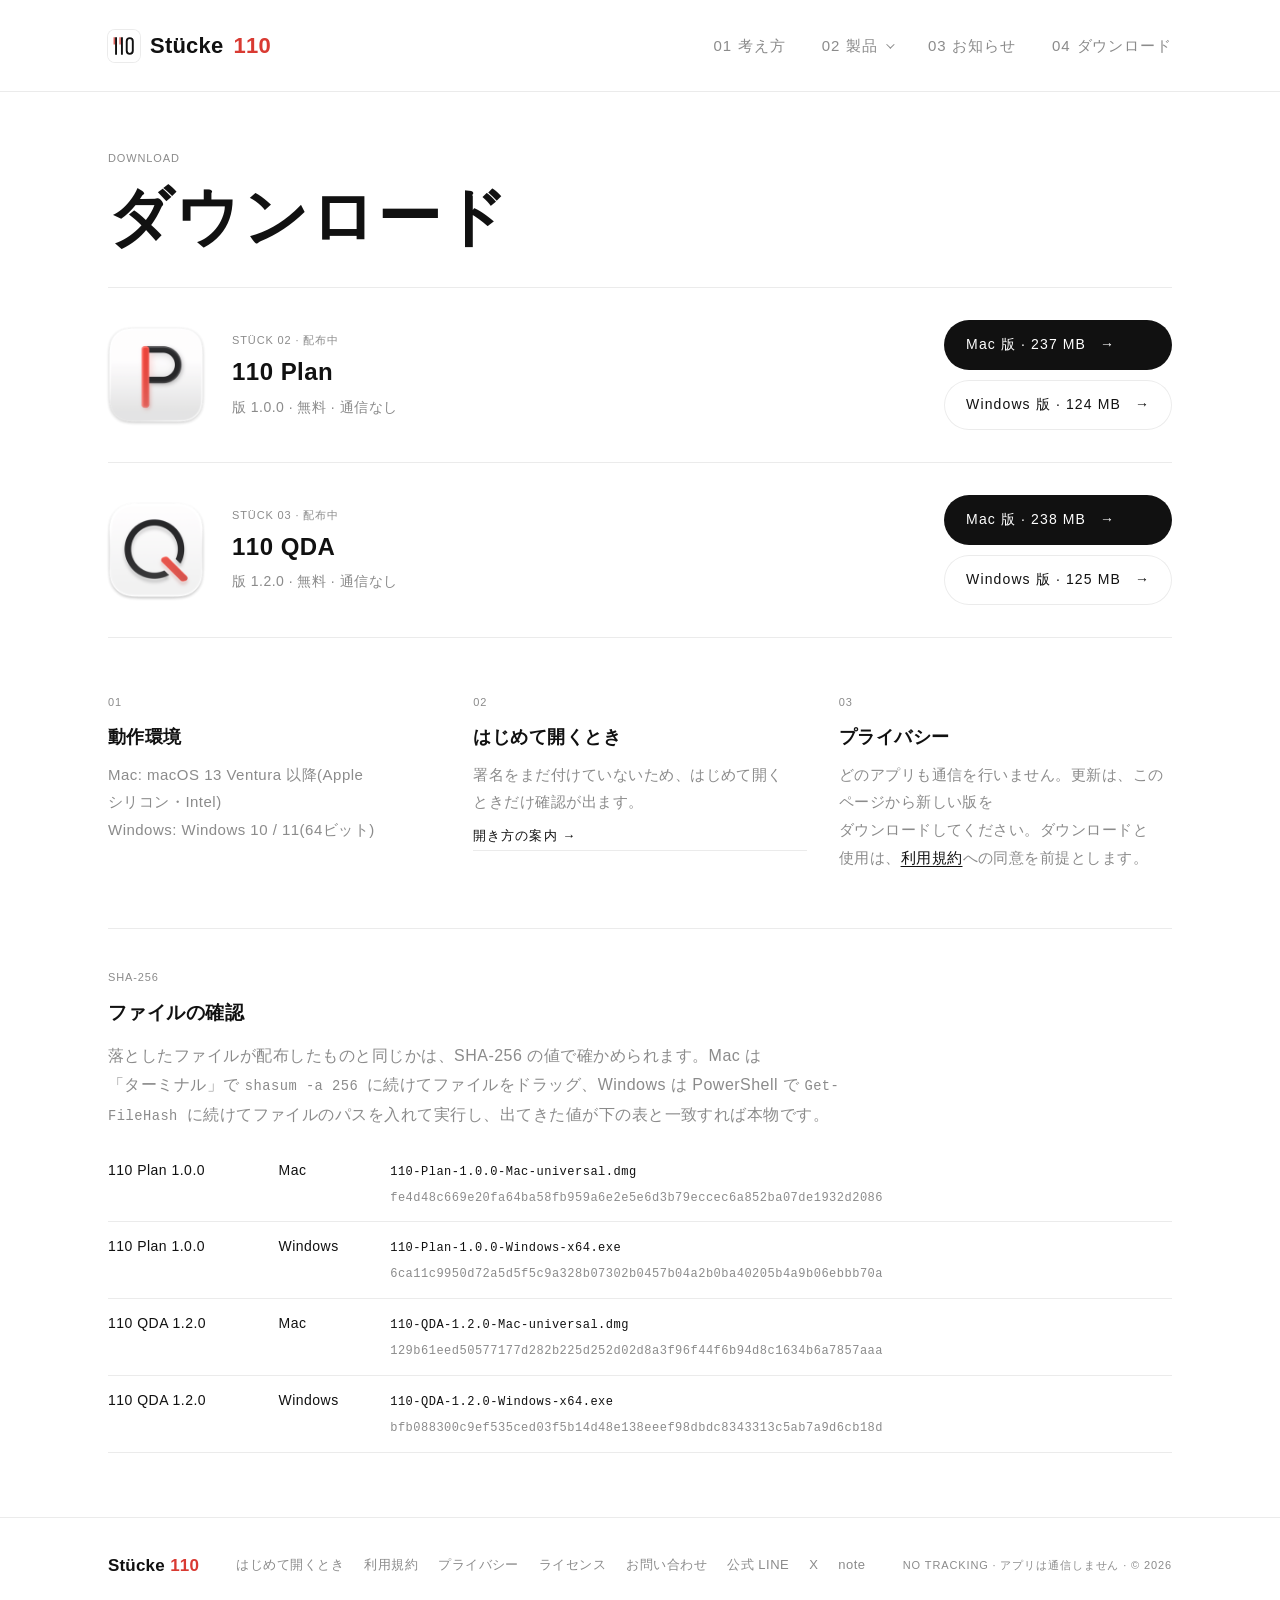
==== commit 1b79ef7f: "フッターと FAQ に X と note のリンクを追加 Co-Authored-By: Claude Opus 5.5 <noreply@anthropic.com> Claude-Session:" ====
--- a/download/index.html
+++ b/download/index.html
@@ -10,6 +10,8 @@
 <meta property="og:type" content="website">
 <meta property="og:site_name" content="Stücke 110">
 <meta property="og:image" content="https://stucke110.com/assets/img/og.png">
+<link rel="canonical" href="https://stucke110.com/download/">
+<meta property="og:url" content="https://stucke110.com/download/">
 <meta name="twitter:card" content="summary_large_image">
 <meta name="theme-color" content="#ffffff" media="(prefers-color-scheme: light)">
 <meta name="theme-color" content="#0e0e0e" media="(prefers-color-scheme: dark)">
@@ -34,7 +36,7 @@
 </div></section>
 
 </main>
-<footer><div class="wrap"><a class="brand" href="../index.html">Stücke <i>110</i></a><ul class="foot-links"><li><a href="../guide/index.html">はじめて開くとき</a></li><li><a href="../terms/index.html">利用規約</a></li><li><a href="../privacy/index.html">プライバシー</a></li><li><a href="../licenses/index.html">ライセンス</a></li><li><a href="https://forms.gle/CgpqVr6RfPsczxsT9" target="_blank" rel="noopener">お問い合わせ</a></li><li><a href="https://lin.ee/vk5B0Xk" target="_blank" rel="noopener">公式 LINE</a></li></ul><span class="label">No tracking · アプリは通信しません · © 2026</span></div></footer>
+<footer><div class="wrap"><a class="brand" href="../index.html">Stücke <i>110</i></a><ul class="foot-links"><li><a href="../guide/index.html">はじめて開くとき</a></li><li><a href="../terms/index.html">利用規約</a></li><li><a href="../privacy/index.html">プライバシー</a></li><li><a href="../licenses/index.html">ライセンス</a></li><li><a href="https://forms.gle/CgpqVr6RfPsczxsT9" target="_blank" rel="noopener">お問い合わせ</a></li><li><a href="https://lin.ee/vk5B0Xk" target="_blank" rel="noopener">公式 LINE</a></li><li><a href="https://x.com/Stucke110" target="_blank" rel="noopener" aria-label="X(旧 Twitter)">X</a></li><li><a href="https://note.com/deep_salvia4852" target="_blank" rel="noopener" aria-label="note(ブログ)">note</a></li></ul><span class="label">No tracking · アプリは通信しません · © 2026</span></div></footer>
 <script src="../assets/js/site.js" defer></script>
 </body>
 </html>
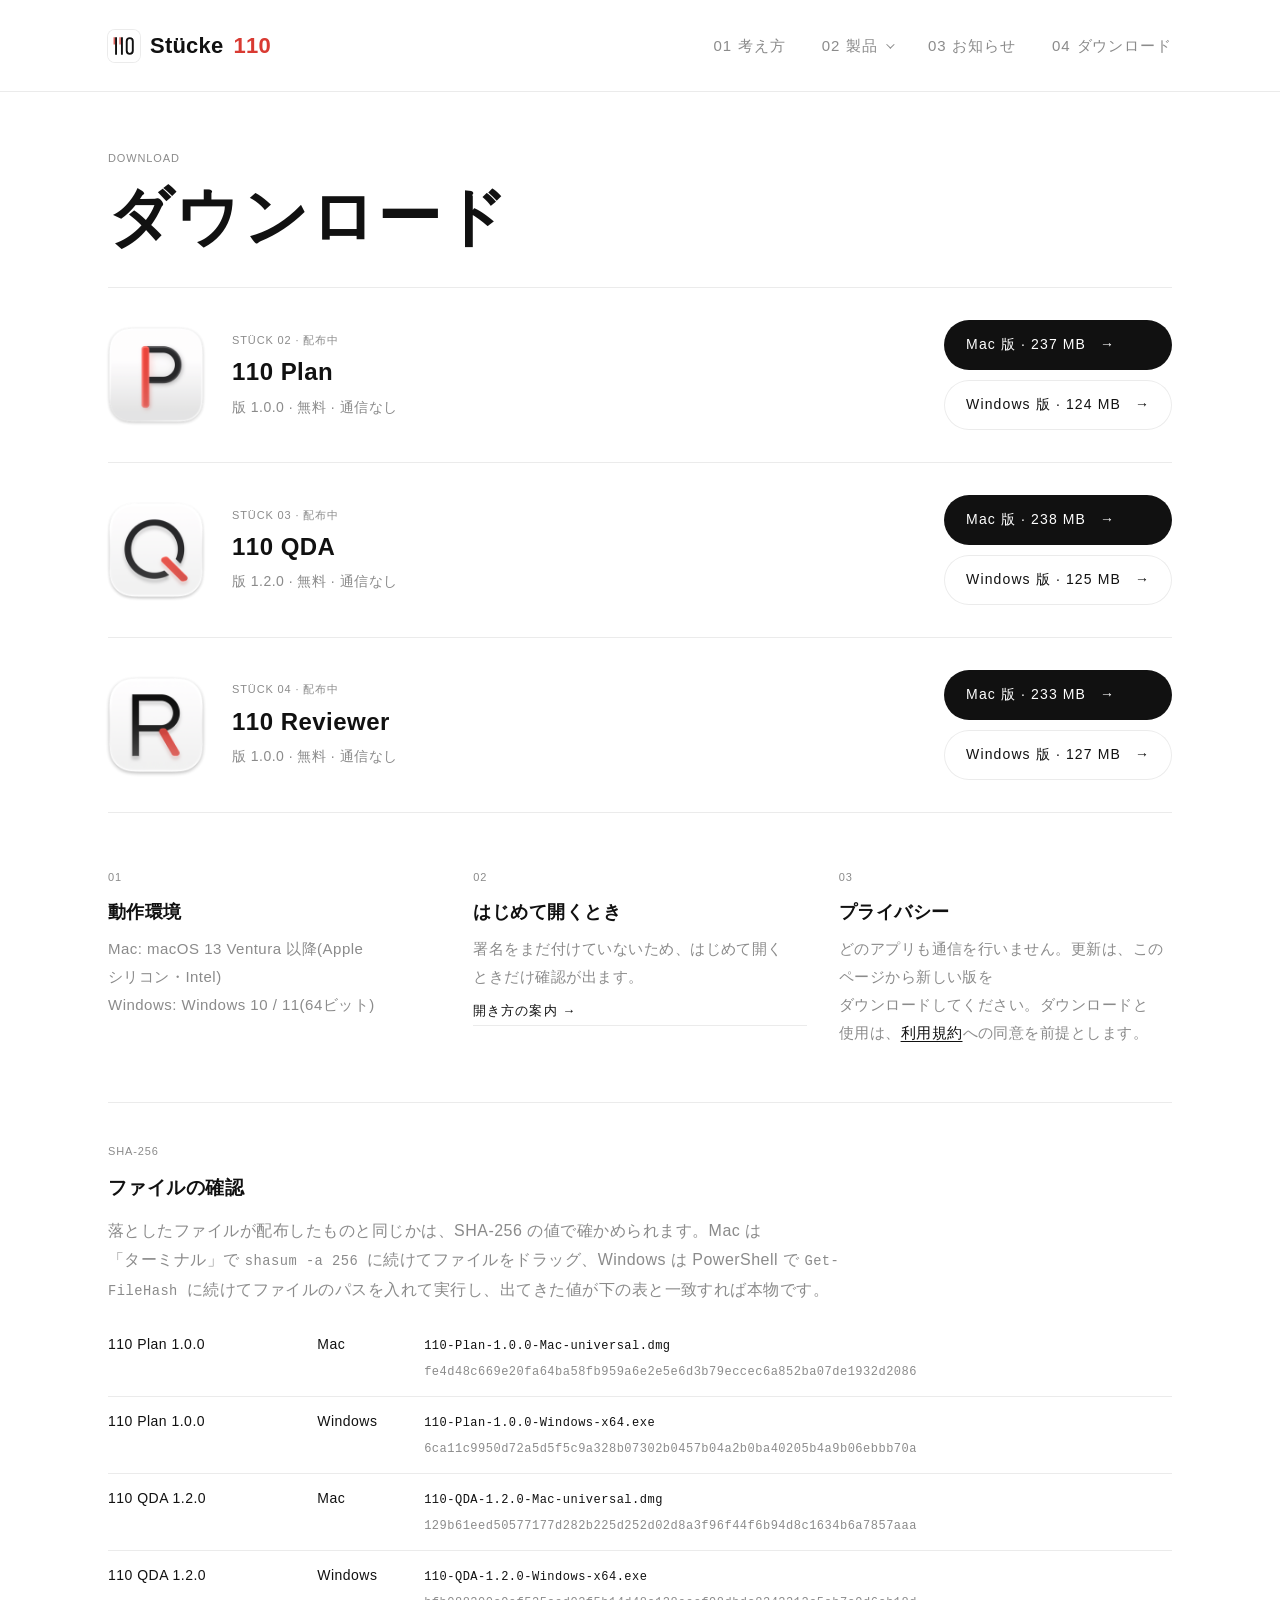
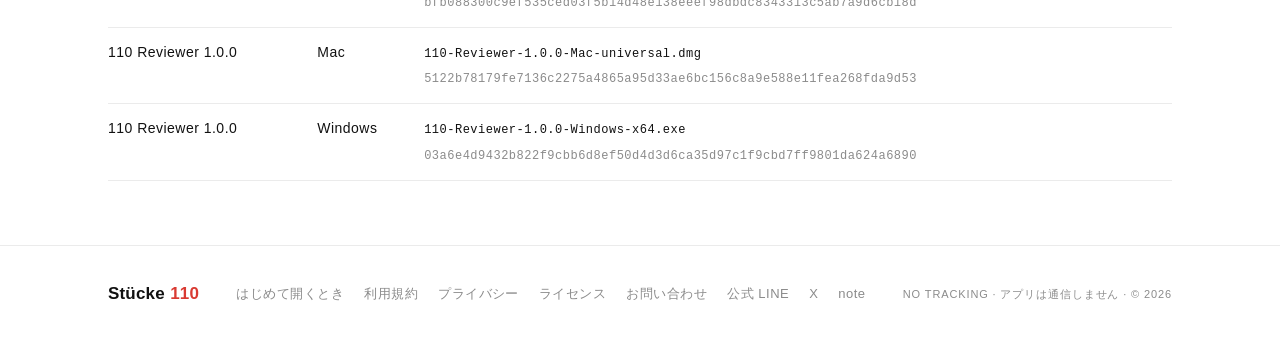
==== commit 9fbb6443: "110 Reviewer 1.0.0 の配布を開始: 製品ページ・ダウンロード・お知らせ・ライセンスを更新 Co-Authored-By: Claude Opus 5.5 <noreply@anthr" ====
--- a/download/index.html
+++ b/download/index.html
@@ -20,19 +20,19 @@
 <link rel="stylesheet" href="../assets/css/style.css">
 </head>
 <body>
-<header class="nav"><div class="wrap"><a class="brand" href="../index.html"><picture class="logo"><source srcset="../assets/img/stuecke110-logo-dark.svg" media="(prefers-color-scheme: dark)"><img src="../assets/img/stuecke110-logo.svg" alt=""></picture>Stücke <i>110</i></a><nav><ul><li><a href="../index.html#about"><span>01</span>考え方</a></li><li class="has-menu"><button type="button" class="menu-btn" aria-expanded="false" aria-haspopup="true"><span>02</span>製品<i class="caret" aria-hidden="true"></i></button><div class="menu"><ul><li><a href="../note/index.html"><img src="../assets/img/note-icon-v2.png" alt=""><span class="pn">110 Note</span><small>制作中</small></a></li><li class="live"><a href="../plan/index.html"><img src="../assets/img/plan-icon.png" alt=""><span class="pn">110 Plan</span><small>配布中</small></a></li><li class="live"><a href="../qda/index.html"><img src="../assets/img/qda-icon.png" alt=""><span class="pn">110 QDA</span><small>配布中</small></a></li><li><a href="../reviewer/index.html"><img src="../assets/img/reviewer-icon.png" alt=""><span class="pn">110 Reviewer</span><small>準備中</small></a></li></ul><a class="menu-all" href="../index.html#pieces">製品の一覧へ</a></div></li><li><a href="../news/index.html"><span>03</span>お知らせ</a></li><li><a href="../download/index.html"><span>04</span>ダウンロード</a></li></ul></nav></div></header>
+<header class="nav"><div class="wrap"><a class="brand" href="../index.html"><picture class="logo"><source srcset="../assets/img/stuecke110-logo-dark.svg" media="(prefers-color-scheme: dark)"><img src="../assets/img/stuecke110-logo.svg" alt=""></picture>Stücke <i>110</i></a><nav><ul><li><a href="../index.html#about"><span>01</span>考え方</a></li><li class="has-menu"><button type="button" class="menu-btn" aria-expanded="false" aria-haspopup="true"><span>02</span>製品<i class="caret" aria-hidden="true"></i></button><div class="menu"><ul><li><a href="../note/index.html"><img src="../assets/img/note-icon-v2.png" alt=""><span class="pn">110 Note</span><small>制作中</small></a></li><li class="live"><a href="../plan/index.html"><img src="../assets/img/plan-icon.png" alt=""><span class="pn">110 Plan</span><small>配布中</small></a></li><li class="live"><a href="../qda/index.html"><img src="../assets/img/qda-icon.png" alt=""><span class="pn">110 QDA</span><small>配布中</small></a></li><li class="live"><a href="../reviewer/index.html"><img src="../assets/img/reviewer-icon.png" alt=""><span class="pn">110 Reviewer</span><small>配布中</small></a></li></ul><a class="menu-all" href="../index.html#pieces">製品の一覧へ</a></div></li><li><a href="../news/index.html"><span>03</span>お知らせ</a></li><li><a href="../download/index.html"><span>04</span>ダウンロード</a></li></ul></nav></div></header>
 <main>
 
 <div class="wrap pagehead"><p class="label">Download</p><h1>ダウンロード</h1></div>
 <section class="pagebody"><div class="wrap">
-<div class="dl reveal"><img class="app-icon" src="../assets/img/plan-icon.png" alt=""><div><p class="label">Stück 02 · 配布中</p><h2>110 Plan</h2><p class="meta">版 1.0.0 · 無料 · 通信なし</p></div><div class="dl-btns"><a class="btn" href="https://github.com/it626goo-ai/stucke110/releases/download/plan-v1.0.0/110-Plan-1.0.0-Mac-universal.dmg">Mac 版 · 237 MB</a><a class="btn line" href="https://github.com/it626goo-ai/stucke110/releases/download/plan-v1.0.0/110-Plan-1.0.0-Windows-x64.exe">Windows 版 · 124 MB</a></div></div><div class="dl reveal"><img class="app-icon" src="../assets/img/qda-icon.png" alt=""><div><p class="label">Stück 03 · 配布中</p><h2>110 QDA</h2><p class="meta">版 1.2.0 · 無料 · 通信なし</p></div><div class="dl-btns"><a class="btn" href="https://github.com/it626goo-ai/stucke110/releases/download/qda-v1.2.0/110-QDA-1.2.0-Mac-universal.dmg">Mac 版 · 238 MB</a><a class="btn line" href="https://github.com/it626goo-ai/stucke110/releases/download/qda-v1.2.0/110-QDA-1.2.0-Windows-x64.exe">Windows 版 · 125 MB</a></div></div>
+<div class="dl reveal"><img class="app-icon" src="../assets/img/plan-icon.png" alt=""><div><p class="label">Stück 02 · 配布中</p><h2>110 Plan</h2><p class="meta">版 1.0.0 · 無料 · 通信なし</p></div><div class="dl-btns"><a class="btn" href="https://github.com/it626goo-ai/stucke110/releases/download/plan-v1.0.0/110-Plan-1.0.0-Mac-universal.dmg">Mac 版 · 237 MB</a><a class="btn line" href="https://github.com/it626goo-ai/stucke110/releases/download/plan-v1.0.0/110-Plan-1.0.0-Windows-x64.exe">Windows 版 · 124 MB</a></div></div><div class="dl reveal"><img class="app-icon" src="../assets/img/qda-icon.png" alt=""><div><p class="label">Stück 03 · 配布中</p><h2>110 QDA</h2><p class="meta">版 1.2.0 · 無料 · 通信なし</p></div><div class="dl-btns"><a class="btn" href="https://github.com/it626goo-ai/stucke110/releases/download/qda-v1.2.0/110-QDA-1.2.0-Mac-universal.dmg">Mac 版 · 238 MB</a><a class="btn line" href="https://github.com/it626goo-ai/stucke110/releases/download/qda-v1.2.0/110-QDA-1.2.0-Windows-x64.exe">Windows 版 · 125 MB</a></div></div><div class="dl reveal"><img class="app-icon" src="../assets/img/reviewer-icon.png" alt=""><div><p class="label">Stück 04 · 配布中</p><h2>110 Reviewer</h2><p class="meta">版 1.0.0 · 無料 · 通信なし</p></div><div class="dl-btns"><a class="btn" href="https://github.com/it626goo-ai/stucke110/releases/download/reviewer-v1.0.0/110-Reviewer-1.0.0-Mac-universal.dmg">Mac 版 · 233 MB</a><a class="btn line" href="https://github.com/it626goo-ai/stucke110/releases/download/reviewer-v1.0.0/110-Reviewer-1.0.0-Windows-x64.exe">Windows 版 · 127 MB</a></div></div>
 <div class="req">
 <div class="reveal"><span class="label">01</span><h3>動作環境</h3><p>Mac: macOS 13 Ventura 以降(Apple シリコン・Intel)<br>Windows: Windows 10 / 11(64ビット)</p></div>
 <div class="reveal"><span class="label">02</span><h3>はじめて開くとき</h3><p>署名をまだ付けていないため、はじめて開くときだけ確認が出ます。<a class="more-link" href="../guide/index.html">開き方の案内 →</a></p></div>
 <div class="reveal"><span class="label">03</span><h3>プライバシー</h3><p>どのアプリも通信を行いません。更新は、このページから新しい版をダウンロードしてください。ダウンロードと使用は、<a href="../terms/index.html">利用規約</a>への同意を前提とします。</p></div>
 </div>
 <div class="sums reveal"><span class="label">SHA-256</span><h3>ファイルの確認</h3><p>落としたファイルが配布したものと同じかは、SHA-256 の値で確かめられます。Mac は「ターミナル」で <code>shasum -a 256 </code>に続けてファイルをドラッグ、Windows は PowerShell で <code>Get-FileHash </code>に続けてファイルのパスを入れて実行し、出てきた値が下の表と一致すれば本物です。</p>
-<div class="table-scroll"><table><tbody><tr><td>110 Plan 1.0.0</td><td>Mac</td><td><code>110-Plan-1.0.0-Mac-universal.dmg</code><br><code class="hash">fe4d48c669e20fa64ba58fb959a6e2e5e6d3b79eccec6a852ba07de1932d2086</code></td></tr><tr><td>110 Plan 1.0.0</td><td>Windows</td><td><code>110-Plan-1.0.0-Windows-x64.exe</code><br><code class="hash">6ca11c9950d72a5d5f5c9a328b07302b0457b04a2b0ba40205b4a9b06ebbb70a</code></td></tr><tr><td>110 QDA 1.2.0</td><td>Mac</td><td><code>110-QDA-1.2.0-Mac-universal.dmg</code><br><code class="hash">129b61eed50577177d282b225d252d02d8a3f96f44f6b94d8c1634b6a7857aaa</code></td></tr><tr><td>110 QDA 1.2.0</td><td>Windows</td><td><code>110-QDA-1.2.0-Windows-x64.exe</code><br><code class="hash">bfb088300c9ef535ced03f5b14d48e138eeef98dbdc8343313c5ab7a9d6cb18d</code></td></tr></tbody></table></div></div>
+<div class="table-scroll"><table><tbody><tr><td>110 Plan 1.0.0</td><td>Mac</td><td><code>110-Plan-1.0.0-Mac-universal.dmg</code><br><code class="hash">fe4d48c669e20fa64ba58fb959a6e2e5e6d3b79eccec6a852ba07de1932d2086</code></td></tr><tr><td>110 Plan 1.0.0</td><td>Windows</td><td><code>110-Plan-1.0.0-Windows-x64.exe</code><br><code class="hash">6ca11c9950d72a5d5f5c9a328b07302b0457b04a2b0ba40205b4a9b06ebbb70a</code></td></tr><tr><td>110 QDA 1.2.0</td><td>Mac</td><td><code>110-QDA-1.2.0-Mac-universal.dmg</code><br><code class="hash">129b61eed50577177d282b225d252d02d8a3f96f44f6b94d8c1634b6a7857aaa</code></td></tr><tr><td>110 QDA 1.2.0</td><td>Windows</td><td><code>110-QDA-1.2.0-Windows-x64.exe</code><br><code class="hash">bfb088300c9ef535ced03f5b14d48e138eeef98dbdc8343313c5ab7a9d6cb18d</code></td></tr><tr><td>110 Reviewer 1.0.0</td><td>Mac</td><td><code>110-Reviewer-1.0.0-Mac-universal.dmg</code><br><code class="hash">5122b78179fe7136c2275a4865a95d33ae6bc156c8a9e588e11fea268fda9d53</code></td></tr><tr><td>110 Reviewer 1.0.0</td><td>Windows</td><td><code>110-Reviewer-1.0.0-Windows-x64.exe</code><br><code class="hash">03a6e4d9432b822f9cbb6d8ef50d4d3d6ca35d97c1f9cbd7ff9801da624a6890</code></td></tr></tbody></table></div></div>
 </div></section>
 
 </main>
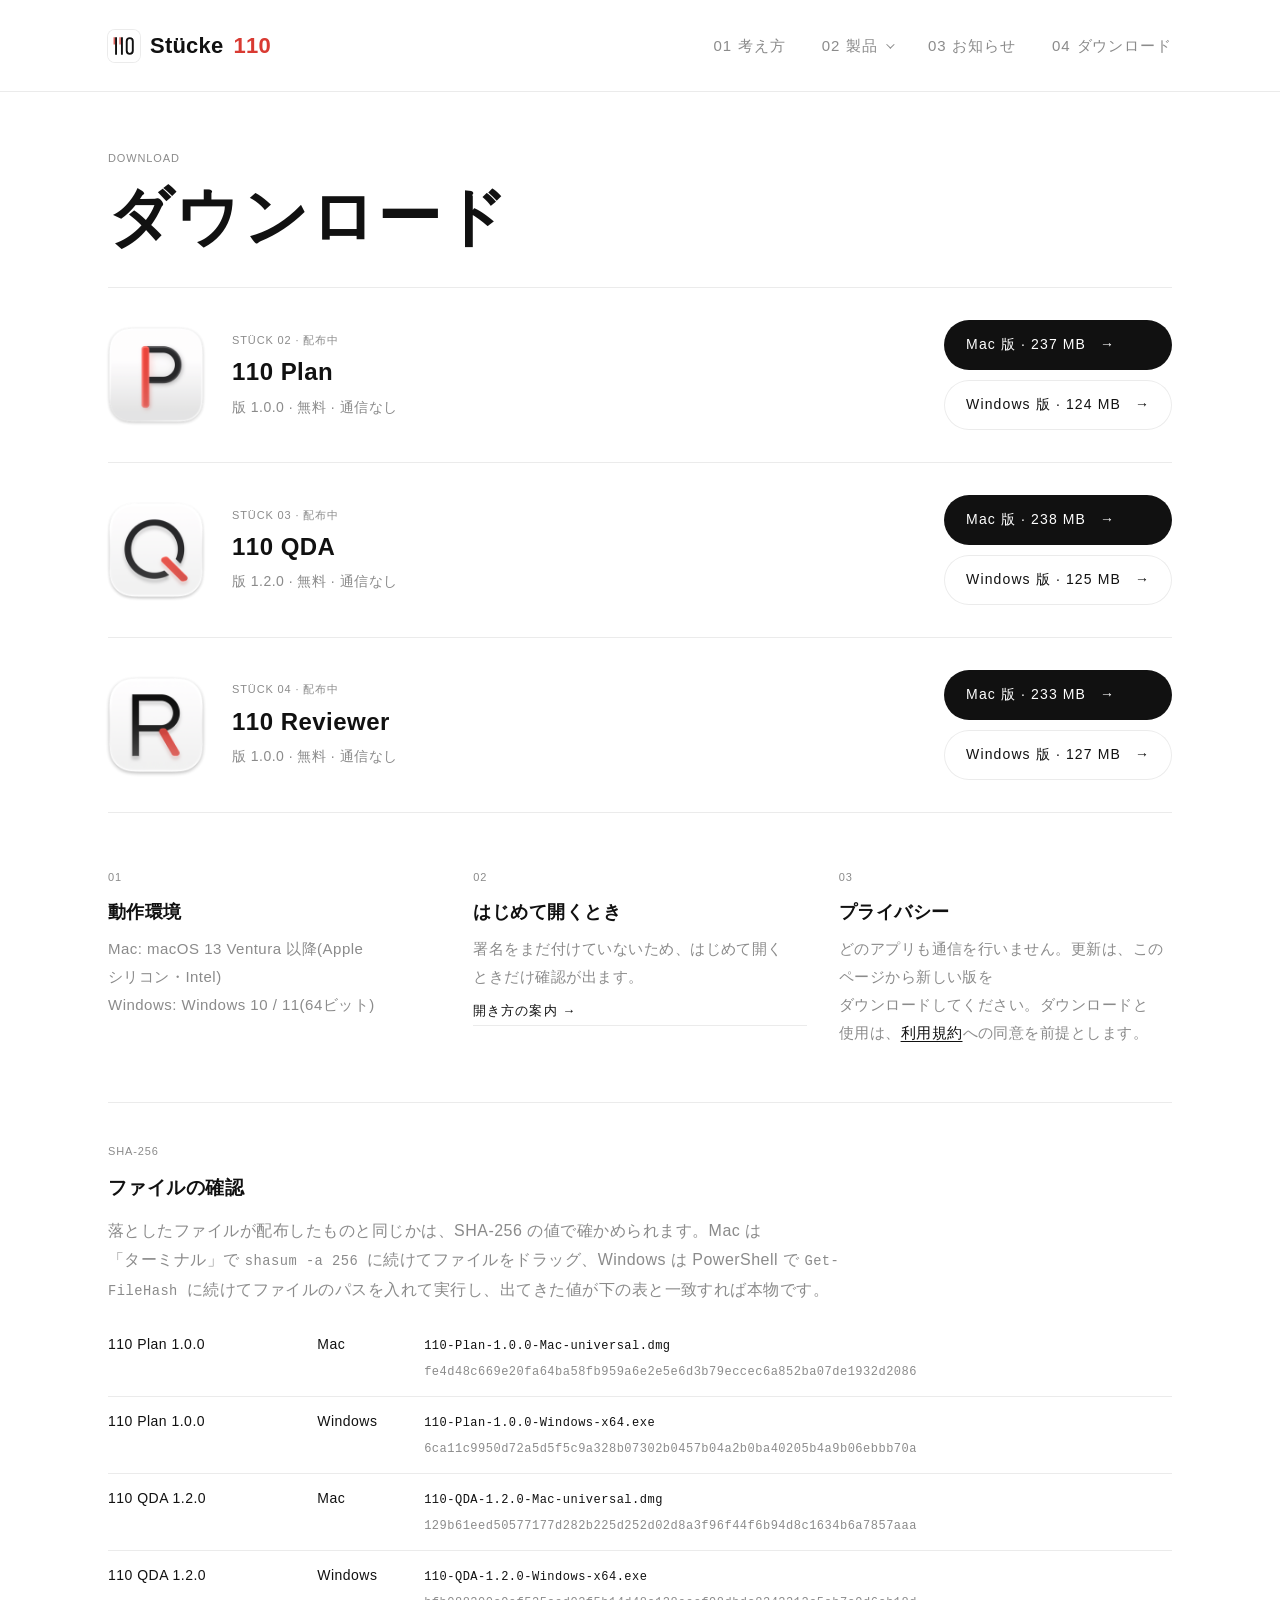
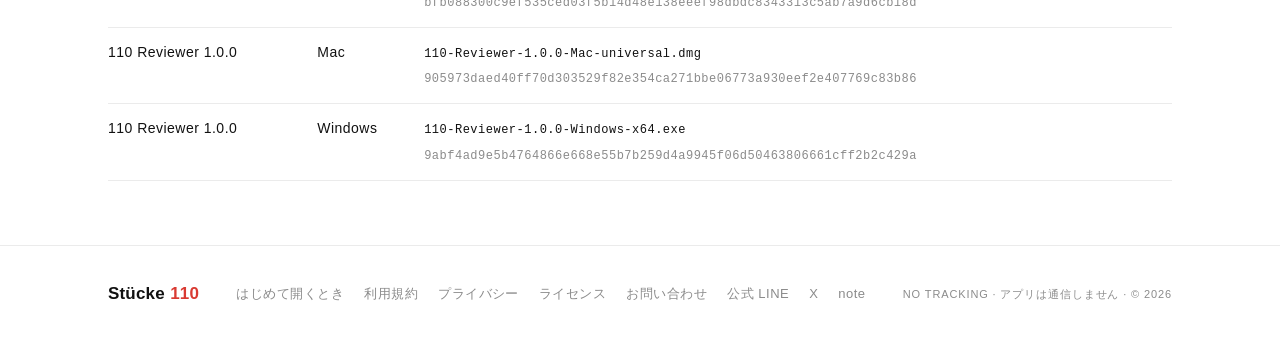
==== commit 7affcffe: "Reviewer 1.0.0 の差し替えたファイルに合わせて、SHA-256 とサイズを更新 Co-Authored-By: Claude Opus 5.5 <noreply@anthropic.co" ====
--- a/download/index.html
+++ b/download/index.html
@@ -32,7 +32,7 @@
 <div class="reveal"><span class="label">03</span><h3>プライバシー</h3><p>どのアプリも通信を行いません。更新は、このページから新しい版をダウンロードしてください。ダウンロードと使用は、<a href="../terms/index.html">利用規約</a>への同意を前提とします。</p></div>
 </div>
 <div class="sums reveal"><span class="label">SHA-256</span><h3>ファイルの確認</h3><p>落としたファイルが配布したものと同じかは、SHA-256 の値で確かめられます。Mac は「ターミナル」で <code>shasum -a 256 </code>に続けてファイルをドラッグ、Windows は PowerShell で <code>Get-FileHash </code>に続けてファイルのパスを入れて実行し、出てきた値が下の表と一致すれば本物です。</p>
-<div class="table-scroll"><table><tbody><tr><td>110 Plan 1.0.0</td><td>Mac</td><td><code>110-Plan-1.0.0-Mac-universal.dmg</code><br><code class="hash">fe4d48c669e20fa64ba58fb959a6e2e5e6d3b79eccec6a852ba07de1932d2086</code></td></tr><tr><td>110 Plan 1.0.0</td><td>Windows</td><td><code>110-Plan-1.0.0-Windows-x64.exe</code><br><code class="hash">6ca11c9950d72a5d5f5c9a328b07302b0457b04a2b0ba40205b4a9b06ebbb70a</code></td></tr><tr><td>110 QDA 1.2.0</td><td>Mac</td><td><code>110-QDA-1.2.0-Mac-universal.dmg</code><br><code class="hash">129b61eed50577177d282b225d252d02d8a3f96f44f6b94d8c1634b6a7857aaa</code></td></tr><tr><td>110 QDA 1.2.0</td><td>Windows</td><td><code>110-QDA-1.2.0-Windows-x64.exe</code><br><code class="hash">bfb088300c9ef535ced03f5b14d48e138eeef98dbdc8343313c5ab7a9d6cb18d</code></td></tr><tr><td>110 Reviewer 1.0.0</td><td>Mac</td><td><code>110-Reviewer-1.0.0-Mac-universal.dmg</code><br><code class="hash">5122b78179fe7136c2275a4865a95d33ae6bc156c8a9e588e11fea268fda9d53</code></td></tr><tr><td>110 Reviewer 1.0.0</td><td>Windows</td><td><code>110-Reviewer-1.0.0-Windows-x64.exe</code><br><code class="hash">03a6e4d9432b822f9cbb6d8ef50d4d3d6ca35d97c1f9cbd7ff9801da624a6890</code></td></tr></tbody></table></div></div>
+<div class="table-scroll"><table><tbody><tr><td>110 Plan 1.0.0</td><td>Mac</td><td><code>110-Plan-1.0.0-Mac-universal.dmg</code><br><code class="hash">fe4d48c669e20fa64ba58fb959a6e2e5e6d3b79eccec6a852ba07de1932d2086</code></td></tr><tr><td>110 Plan 1.0.0</td><td>Windows</td><td><code>110-Plan-1.0.0-Windows-x64.exe</code><br><code class="hash">6ca11c9950d72a5d5f5c9a328b07302b0457b04a2b0ba40205b4a9b06ebbb70a</code></td></tr><tr><td>110 QDA 1.2.0</td><td>Mac</td><td><code>110-QDA-1.2.0-Mac-universal.dmg</code><br><code class="hash">129b61eed50577177d282b225d252d02d8a3f96f44f6b94d8c1634b6a7857aaa</code></td></tr><tr><td>110 QDA 1.2.0</td><td>Windows</td><td><code>110-QDA-1.2.0-Windows-x64.exe</code><br><code class="hash">bfb088300c9ef535ced03f5b14d48e138eeef98dbdc8343313c5ab7a9d6cb18d</code></td></tr><tr><td>110 Reviewer 1.0.0</td><td>Mac</td><td><code>110-Reviewer-1.0.0-Mac-universal.dmg</code><br><code class="hash">905973daed40ff70d303529f82e354ca271bbe06773a930eef2e407769c83b86</code></td></tr><tr><td>110 Reviewer 1.0.0</td><td>Windows</td><td><code>110-Reviewer-1.0.0-Windows-x64.exe</code><br><code class="hash">9abf4ad9e5b4764866e668e55b7b259d4a9945f06d50463806661cff2b2c429a</code></td></tr></tbody></table></div></div>
 </div></section>
 
 </main>
